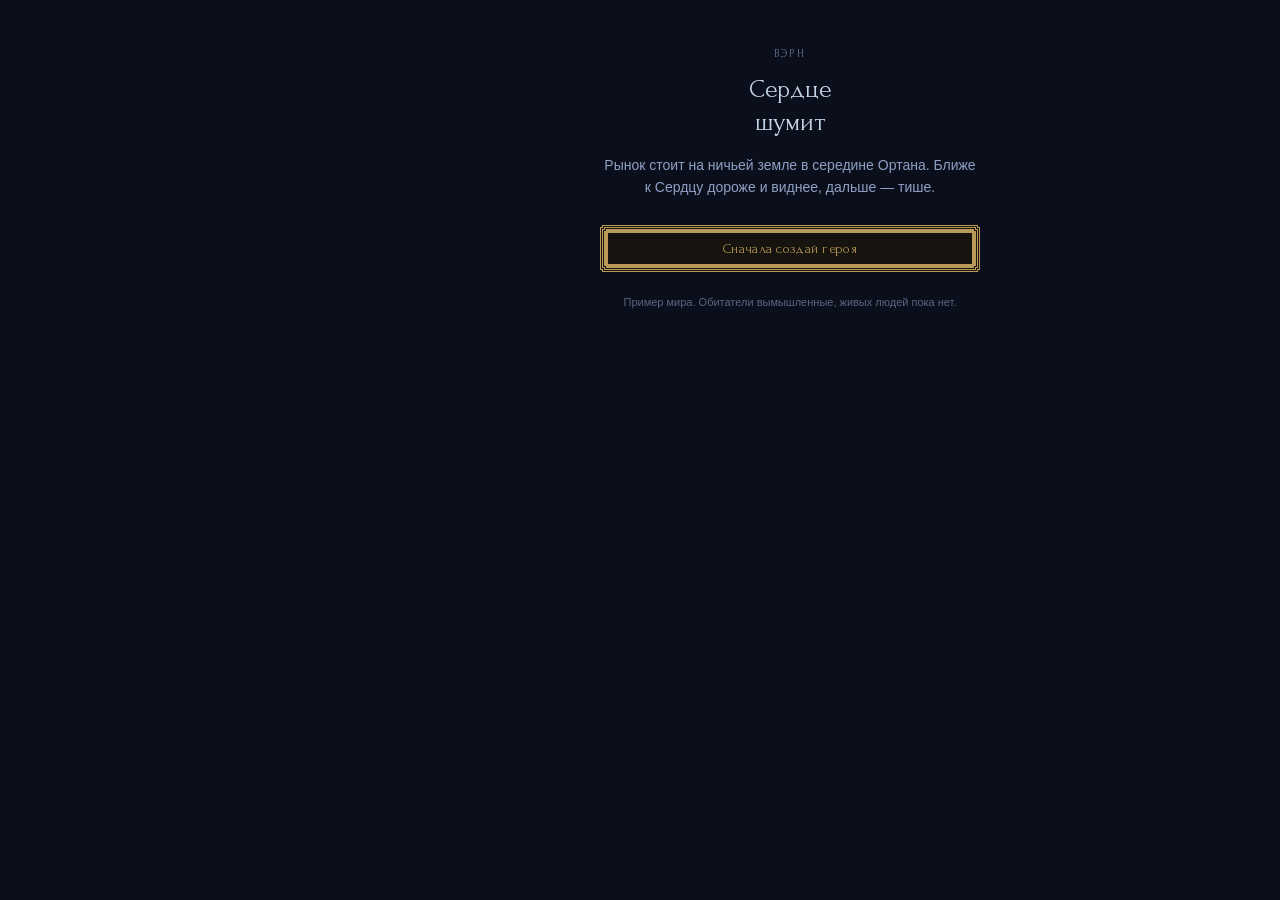
==== index.html @ 8a240c57 "карта острова во весь экран: море, пляж, стена с воротами, пристани, три кольца, дома, замок; ходить" ====
<!DOCTYPE html>
<html lang="ru">
<head>
<meta charset="utf-8">
<meta name="viewport" content="width=device-width, initial-scale=1, viewport-fit=cover">
<title>Вэрн</title>

<!--
  index.html — ЕДИНСТВЕННЫЙ АДРЕС ПРОЕКТА.

  Раньше ссылок было три: сборка героя, мир и набор деталей. Теперь
  одна, и переключение идёт БЕЗ ПЕРЕЗАГРУЗКИ — этим заведует вэрн.632e94f3.js.

  Внутри два дома:
    #дом-сборки  — вступление, конструктор, готовый герой
    #дом-мира    — ворота, карта, лавка, стол

  Дома нужны затем, что у каждой части свои экраны и своё
  переключение. Показан всегда ровно один дом.

  Видимого текста здесь нет намеренно: у каждого места стоит метка
  data-т, а сам текст подставляется из данных. Так владелец правит
  надписи в одном файле и не лезет в разметку.

  Ни одной ссылки на чужой сервер. Скрипта Телеграма здесь больше
  нет: главный вход — браузер, а без чужих ссылок страница работает
  и с отключённой сетью.
-->

<link rel="stylesheet" href="стиль.369fa26d.css">
<link rel="stylesheet" href="герой/сборка.10310e93.css">
<link rel="stylesheet" href="мир/страницы.e3557af6.css">
</head>
<body>
<!--
  Набор силуэтов ларьков. Лежит прямо здесь, а не отдельными файлами:
  ноль лишних запросов, красится из оформления, весит единицы килобайт.

  Холст 0 0 48 48 — тот же, что у знаков народов в настройки.js.
  Земля на уровне y=42.

  Цвета не зашиты: контур, огонёк, дым и фигурки берутся из
  переменных оформления. Переменные проходят внутрь use, поэтому
  состояние ларька меняется одним классом на обёртке.
-->
<svg class="набор-силуэтов" aria-hidden="true" focusable="false">
  <defs>

    <!-- СТОЛЫ · ПЛОСКИЙ навес на столбах, под ним круглый стол.
         Крыша нарочно ровная: у мастерских она домиком, у рядов
         фестонами. По форме крыши квартал и узнаётся издалека. -->
    <symbol id="силуэт-столы" viewBox="0 0 48 48">
      <g fill="none" stroke="var(--контур)" stroke-width="2.4"
         stroke-linejoin="round" stroke-linecap="round">
        <path d="M2 15 H46"/>
        <path d="M6 15 V19 M42 15 V19"/>
        <circle cx="24" cy="22" r="3.4" fill="var(--огонь)" stroke="none"/>
        <path d="M7 15 V42 M41 15 V42"/>
        <ellipse cx="24" cy="31" rx="11" ry="3.4"/>
        <path d="M24 34 V39"/>
        <path d="M18 39 H30"/>
        <path d="M2 42 H46"/>
        <g fill="var(--фигуры)" stroke="none">
          <circle cx="12" cy="33" r="2.8"/>
          <circle cx="36" cy="33" r="2.8"/>
        </g>
      </g>
    </symbol>

    <!-- МАСТЕРСКИЕ · кузня: крыша домиком, труба с дымом,
         арка горна и наковальня перед ней -->
    <symbol id="силуэт-мастерские" viewBox="0 0 48 48">
      <g fill="none" stroke="var(--контур)" stroke-width="2.4"
         stroke-linejoin="round" stroke-linecap="round">
        <g fill="var(--дым)" stroke="none">
          <circle cx="35" cy="9" r="2.6"/>
          <circle cx="39" cy="4.5" r="2"/>
        </g>
        <rect x="32" y="11" width="6" height="8"/>
        <path d="M5 22 L24 9 L43 22"/>
        <path d="M9 22 V42 H39 V22"/>
        <path d="M18 42 V33 A6 6 0 0 1 30 33 V42 Z"
              fill="var(--огонь)" stroke="var(--контур)"/>
        <path d="M2 42 H46"/>
        <g fill="var(--фигуры)" stroke="none">
          <path d="M3 38 H15 L13 34 H5 Z"/>
          <rect x="7.5" y="38" width="3" height="4"/>
        </g>
      </g>
    </symbol>

    <!-- РЯДЫ · прилавок под полосатым тентом -->
    <symbol id="силуэт-ряды" viewBox="0 0 48 48">
      <g fill="none" stroke="var(--контур)" stroke-width="2.4"
         stroke-linejoin="round" stroke-linecap="round">
        <circle cx="24" cy="24" r="4" fill="var(--огонь)" stroke="none"/>
        <path d="M4 17 H44 L44 21 Q37 26 31 21 Q24 26 17 21 Q11 26 4 21 Z"/>
        <path d="M17 17 V21 M31 17 V21"/>
        <path d="M6 21 V31 M42 21 V31"/>
        <path d="M8 31 H40 V38 H8 Z"/>
        <path d="M8 42 H40"/>
        <path d="M2 42 H46"/>
        <g fill="var(--фигуры)" stroke="none">
          <circle cx="14" cy="36" r="2.6"/>
          <circle cx="34" cy="36" r="2.6"/>
        </g>
      </g>
    </symbol>

    <!-- СВОБОДНО · голый каркас без крыши -->
    <symbol id="силуэт-свободно" viewBox="0 0 48 48">
      <g fill="none" stroke="var(--контур)" stroke-width="2.4"
         stroke-linejoin="round" stroke-linecap="round"
         stroke-dasharray="5 4">
        <path d="M7 19 H41"/>
        <path d="M10 19 V42 M38 19 V42"/>
        <path d="M10 30 H38"/>
        <path d="M2 42 H46"/>
      </g>
    </symbol>

    <!-- СЕРДЦЕ · кратер с водой, что не отражает неба -->
    <symbol id="силуэт-сердце" viewBox="0 0 48 48">
      <circle cx="24" cy="24" r="17" fill="var(--огонь)" opacity="0.13"/>
      <circle cx="24" cy="24" r="11" fill="var(--огонь)" opacity="0.22"/>
      <g fill="none" stroke="var(--контур)" stroke-width="2.2"
         stroke-linejoin="round">
        <circle cx="24" cy="24" r="17"/>
        <circle cx="24" cy="24" r="11"/>
        <circle cx="24" cy="24" r="4.5" fill="var(--огонь)" stroke="none"/>
      </g>
    </symbol>

  </defs>
</svg>

<!--
  Значки занятий. Рисуются линиями, холст 24×24, цвет берётся из
  оформления через currentColor — значит один и тот же значок годится
  и на тёплой вывеске, и на холодной.

  Семь названы в задании, три последних добавлены мной: в третьем
  кольце есть торг, ночлег и травы, а значков к ним не было.
-->
<svg width="0" height="0" style="position:absolute" aria-hidden="true"><defs>
  <g id="з-шахматы"><path d="M4 18h16M6 18l1-7M18 18l-1-7M7 11h10M7 11L5 6l3.5 2L12 4l3.5 4L19 6l-2 5"/></g>
  <g id="з-картинки"><rect x="3.5" y="5.5" width="17" height="13"/><path d="M3.5 15l5-5 4 4 3-2 5 4"/><circle cx="15.5" cy="9.5" r="1.4"/></g>
  <g id="з-видео"><rect x="3.5" y="6.5" width="12" height="11"/><path d="M15.5 10l5-3v10l-5-3z"/></g>
  <g id="з-карты"><rect x="3.5" y="6.5" width="9" height="13"/><path d="M13 6l6 2-4 12-6-2"/></g>
  <g id="з-гифки"><circle cx="12" cy="12" r="8"/><path d="M12 4a8 8 0 0 1 8 8"/><path d="M20 12l-3-2.5M20 12l-3 2.5"/></g>
  <g id="з-музыка"><path d="M9 17V6l9-2v11"/><circle cx="7" cy="17" r="2"/><circle cx="16" cy="15" r="2"/></g>
  <g id="з-таро"><rect x="4.5" y="5.5" width="8" height="12"/><path d="M13 5l6 2-3 12-6-2"/><path d="M8.5 9.5v4M6.5 11.5h4"/></g>
  <g id="з-гороскопы"><circle cx="12" cy="12" r="7.5"/><path d="M12 4.5v15M4.5 12h15"/></g>
  <g id="з-торг"><path d="M12 4v14M6 8h12M6 8l-2.5 5h5zM18 8l2.5 5h-5zM8 20h8"/></g>
  <g id="з-ночлег"><path d="M4 19v-7l8-5 8 5v7"/><rect x="9.5" y="13.5" width="5" height="5.5"/></g>
  <g id="з-травы"><path d="M12 20V9"/><path d="M12 13c-4 0-5-3-5-5 3 0 5 2 5 5z"/><path d="M12 11c4 0 5-3 5-5-3 0-5 2-5 5z"/></g>
  <g id="з-столб"><path d="M12 21V6"/><path d="M12 8h7l-2 2.5 2 2.5h-7"/><path d="M12 14H5l2 2.5-2 2.5h7"/></g>
</defs></svg>

<div class="окно">

<!-- ═══════════════════════════════════════════════════════════════
     ДОМ СБОРКИ · вступление, конструктор, готовый герой
     ═══════════════════════════════════════════════════════════════ -->
<div id="дом-сборки" hidden>


  <!-- ══ вступление ══════════════════════════════════════════════ -->
  <section id="э-вступление" hidden>
    <div class="вступление">
      <div class="надмир" data-т="надпись_мир"></div>
      <h1 class="крупно" data-т="заголовок_вступление"></h1>
      <p class="тускло" data-т="описание_вступление"></p>
    </div>
    <button class="кн главная" id="к-начать" data-т="кнопка_создать"></button>
    <!-- Запись героя ЕСТЬ, но прочитать её не вышло. Кнопка «создать»
         при этом прячется: новый герой затёр бы прежнего, а герой у
         нас «навсегда». -->
    <div class="поломка" id="поломка" hidden>
      <h2 data-т="поломка_заголовок"></h2>
      <p class="тускло" data-т="поломка_текст"></p>
      <button class="кн главная широкая" id="к-починить" data-т="кнопка_починить"></button>
      <button class="кн тихая широкая" id="к-сначала" data-т="кнопка_сначала"></button>
    </div>

    <p class="заметка" data-т="заметка_вступление"></p>
  </section>

  <!-- ══ конструктор ═════════════════════════════════════════════ -->
  <section id="э-конструктор" hidden>

    <!-- где ты сейчас -->
    <div class="полоска" id="полоска"></div>

    <!-- живой предпросмотр: виден на всех шагах, меняется сразу -->
    <div class="превью" id="превью">
      <div class="знак" id="знак-превью"></div>
      <div class="превью-текст">
        <b id="имя-превью"></b>
        <span id="облик-превью"></span>
      </div>
    </div>

    <!-- шаг 1 · народ -->
    <div class="шаг" id="шаг-1" hidden>
      <h2 data-т="заголовок_народ"></h2>
      <div id="народы"></div>
      <div class="кнопки">
        <button class="кн тихая" data-перемешать data-т="кнопка_перемешать"></button>
        <button class="кн главная" data-вперёд="2" data-т="кнопка_дальше"></button>
      </div>
    </div>

    <!-- шаг 2 · облик -->
    <div class="шаг" id="шаг-2" hidden>
      <!-- пол: влияет на лицо, поэтому УМНОЖАЕТ библиотеку вдвое.
           Стоит первым в шаге: остальное выбирается уже под него -->
      <h2 data-т="заголовок_пол"></h2>
      <div class="ряд" id="полы"></div>

      <h2 data-т="заголовок_телосложение"></h2>
      <div class="ряд" id="телосложения"></div>
      <h2 data-т="заголовок_цвет"></h2>
      <div class="ряд" id="цвета"></div>
      <h2 data-т="заголовок_отметина"></h2>
      <div class="ряд" id="отметины"></div>

      <div class="кнопки">
        <button class="кн тихая" data-назад="1" data-т="кнопка_назад"></button>
        <button class="кн тихая" data-перемешать data-т="кнопка_перемешать"></button>
        <button class="кн главная" data-вперёд="3" data-т="кнопка_дальше"></button>
      </div>
    </div>

    <!-- шаг 3 · имя -->
    <div class="шаг" id="шаг-3" hidden>
      <h2 data-т="заголовок_имя"></h2>
      <input id="поле-имя" type="text" autocomplete="off" spellcheck="false">
      <div class="ошибка" id="ошибка-имени"></div>
      <div class="кнопки">
        <button class="кн тихая" data-назад="2" data-т="кнопка_назад"></button>
        <button class="кн главная" id="к-имя-дальше" data-вперёд="4" data-т="кнопка_дальше"></button>
      </div>
    </div>

    <!-- шаг 4 · подтверждение · отдельный экран, не всплывающее окно -->
    <div class="шаг" id="шаг-4" hidden>
      <h2 data-т="заголовок_проверка"></h2>
      <div class="сводка">
        <div class="знак крупный" id="знак-сводка"></div>
        <b id="имя-сводка"></b>
        <span id="облик-сводка"></span>
      </div>
      <div class="навсегда">
        <b data-т="навсегда_заголовок"></b>
        <span data-т="навсегда_текст"></span>
      </div>
      <div class="кнопки">
        <button class="кн тихая" data-назад="3" data-т="кнопка_изменить"></button>
        <button class="кн главная" id="к-подтвердить" data-т="кнопка_подтвердить"></button>
      </div>
    </div>
  </section>

  <!-- ══ готовый герой ═══════════════════════════════════════════ -->
  <section id="э-герой" hidden>
    <article class="итог" id="итог">
      <div class="портрет" id="портрет"></div>
      <div class="итог-низ">
        <h1 id="имя-героя"></h1>
        <div class="род" id="род-героя"></div>
        <p class="судьба" id="судьба-героя"></p>
        <p class="девиз" id="девиз-героя"></p>
        <div class="мир-подпись" id="подпись-мира"></div>
      </div>
    </article>

    <button class="кн главная широкая" id="к-в-мир" data-т="кнопка_в_мир"></button>
    <button class="кн тихая широкая" id="к-показать" data-т="кнопка_показать"></button>
    <button class="кн тихая широкая" id="к-портрет" hidden data-т="кнопка_портрет"></button>
    <div class="ошибка по-центру" id="сообщение"></div>

    <p class="заметка" data-т="герой_закреплён"></p>

    <div class="блок-мир">
      <h2 data-т="мир_заголовок"></h2>
      <p class="тускло мелко" data-т="мир_текст"></p>
    </div>

    <p class="заметка снизу">
      <button class="ссылка" id="к-заново" data-т="кнопка_заново"></button>
      <span data-т="заново_подпись"></span>
    </p>
  </section>

  <!-- холст для карточки: на экране не показывается -->
  <canvas id="холст" hidden></canvas>
</div>

<!-- ═══════════════════════════════════════════════════════════════
     ДОМ МИРА · ворота, карта, лавка, стол
     ═══════════════════════════════════════════════════════════════ -->
<div id="дом-мира" hidden>


  <!-- ══ ворота ══════════════════════════════════════════════════ -->
  <section id="э-ворота" hidden>
    <div class="ворота">
      <div class="надмир" data-т="надпись_мир"></div>
      <h1 class="крупно" data-т="заголовок_ворота"></h1>
      <p class="тускло" data-т="описание_ворота"></p>
    </div>
    <div id="герой-полоска" class="герой-полоска" hidden></div>
    <button class="кн главная" id="к-войти" data-т="кнопка_войти"></button>
    <p class="пример" data-т="пример_мира"></p>
  </section>

  <!-- ══ карта мира ══════════════════════════════════════════════ -->
  <section id="э-карта" hidden>
    <div class="двор" id="двор">
      <!-- Мир рисуется на холсте: вид от героя, крупная точка.
           Разметкой остаются вывески, окошки, кнопки и dialog —
           иначе теряем резкий текст и попадание пальцем. -->
      <canvas class="мир-холст" id="мир-холст" aria-hidden="true"></canvas>
      <!-- Вывески домов. Разметкой поверх холста, а не рисунком на нём:
           задание §4 — всё, что читается, остаётся разметкой. Холст
           только ставит их на места каждый кадр. -->
      <div class="вывески" id="вывески" aria-hidden="true"></div>

      <!-- Карта сверху на svg пока цела и держит устройство мира.
           Показывать её незачем: холст показывает то же самое от
           лица героя. -->
      <!-- Единственное место, где мир виден сверху. По нажатию
           раскрывается до трети экрана и сворачивается обратно. -->
      <div class="мини" id="мини"><canvas id="миникарта" aria-hidden="true"></canvas></div>

      <svg class="мир" id="мир" viewBox="0 0 1900 1900" aria-hidden="true" hidden>
        <g id="земля"></g>
        <!-- стена стоит сразу за землёй: всё остальное внутри города и
             рисуется поверх неё -->
        <g id="стена"></g>
        <g id="дороги"></g>
        <g id="постройки"></g>
        <g id="столбы"></g>
        <!-- метка цели стоит ПОД фигуркой: герой приходит на неё
             и не должен оказаться перечёркнутым -->
        <g id="метка"></g>
        <g id="фигура"></g>
      </svg>
    </div>

    <div class="мгла"></div>

    <div class="плашка-героя" id="плашка-героя" hidden></div>

    <div class="кольца-кнопки" id="кольца-кнопки"></div>
    <button class="к-герою" id="к-герою"></button>

    <!-- переделать героя: только в мире, мелко, в углу -->
    <button class="переделать" id="к-переделать" data-т="кнопка_переделать"></button>

    <div class="полоса" id="полоса" hidden></div>
    <p class="пример" data-т="пример_мира"></p>
  </section>

  <!-- ══ лавка ═══════════════════════════════════════════════════ -->
  <section id="э-лавка" hidden>
    <header class="шапка">
      <button class="стрелка" id="к-из-лавки" data-т="назад"></button>
      <h1 id="имя-лавки"></h1>
      <span class="стрелка пусто"></span>
    </header>

    <div class="хозяин" id="хозяин-лавки"></div>
    <p class="описание" id="описание-лавки"></p>

    <h2 id="заголовок-столов" data-т="лавка_столы"></h2>
    <div id="столы-лавки"></div>
    <p class="тускло мелко" id="лавка-примечание"></p>

    <p class="пример" data-т="пример_мира"></p>
  </section>

  <!-- ══ стол ════════════════════════════════════════════════════ -->
  <section id="э-стол" hidden>
    <header class="шапка">
      <button class="стрелка" id="к-из-стола" data-т="назад"></button>
      <h1 id="имя-стола"></h1>
      <span class="стрелка пусто"></span>
    </header>

    <div class="круг-стола" id="круг-стола"></div>
    <div class="чей-ход" id="чей-ход"></div>

    <!-- игровое поле: сейчас только шахматы -->
    <div id="поле-игры"></div>
    <p class="тускло мелко по-центру" id="стол-примечание"></p>

    <h2 data-т="стол_разговор"></h2>
    <div class="разговор" id="разговор"></div>
    <div class="строка-чата">
      <input id="поле-чата" type="text" autocomplete="off">
      <button class="кн тихая" id="к-сказать" data-т="стол_отправить"></button>
    </div>
    <p class="тускло мелко" data-т="стол_чат_местный"></p>

    <p class="пример" data-т="пример_мира"></p>
  </section>

  <!-- ══ лавка · шахматы, таро, круг года ════════════════════════ -->
  <section id="э-дело" hidden>
    <header class="шапка">
      <button class="стрелка" id="к-из-дела"></button>
      <h1 id="имя-дела"></h1>
      <span class="стрелка пусто"></span>
    </header>

    <p class="описание" id="о-деле"></p>

    <!-- сюда лавка кладёт своё: доску, расклад или круг года -->
    <div id="дело"></div>

    <!-- обязательная строка под гаданием: не вежливость, а правило -->
    <p class="оговорка" id="оговорка-дела" hidden></p>

    <p class="пример" data-т="пример_мира"></p>
  </section>

  <!-- ══ окошко ══════════════════════════════════════════════════ -->
  <div class="завеса" id="завеса" hidden>
    <div class="окошко">
      <h2 id="окошко-заголовок"></h2>
      <p id="окошко-текст"></p>
      <div class="кнопки" id="окошко-кнопки"></div>
    </div>
  </div>
</div>

</div>

<!-- данные обеих частей: у каждой свои имена, спорить им не о чем -->
<script src="герой/мир.a84f84dd.js"></script>
<script src="герой/настройки.2378528d.js"></script>
<script src="герой/брань.9b48c1b9.js"></script>
<script src="мир/мир.a4e2571e.js"></script>
<script src="мир/настройки.7f63b17b.js"></script>
<script src="мир/дела.6a8f2ef3.js"></script>

<!-- логика: каждая часть в своей области -->
<script src="герой/герой.d3f5ce62.js"></script>
<script src="мир/холст.b7b203cd.js"></script>
<script src="мир/карта.26268a59.js"></script>
<script src="мир/лавки.3695e198.js"></script>
<script src="мир/ход.81b7e274.js"></script>

<!-- переключатель: он один знает про все части адреса -->
<script src="вэрн.632e94f3.js"></script>
</body>
</html>
---- стиль.369fa26d.css ----
@font-face {
  font-family: 'Forum';
  src: url('облик/forum-cyrillic.woff2') format('woff2');
  unicode-range: U+0301, U+0400-045F, U+0490-0491, U+04B0-04B1, U+2116;
  font-display: swap;
}
@font-face {
  font-family: 'Forum';
  src: url('облик/forum-latin.woff2') format('woff2');
  unicode-range: U+0000-00FF, U+0131, U+0152-0153, U+02BB-02BC, U+02C6,
                 U+02DA, U+02DC, U+0304, U+0308, U+0329, U+2000-206F,
                 U+20AC, U+2122, U+2191, U+2193, U+2212, U+2215, U+FEFF;
  font-display: swap;
}
:root {
  --снег:       #b3c4dd;
  --снег-свет:  #c6d4e8;
  --тень:       #4a5570;
  --камень:     #3f4a66;
  --камень-св:  #5d6a8c;
  --ночь:       #0b0f1c;
  --тепло:      #e09a3a;
  --тепло-св:   #ffc978;
  --дерево:     #6b4a22;
  --фон:        #0b0f1c;
  --поле:       #17130f;
  --текст:      #c6d4e8;
  --тусклый:    #8fa0c4;
  --кнопка:     #e09a3a;
  --текст-кнопки: #1a1206;
  --тревога:    #c4674a;
  --металл:     #b99a58;
  --кольцо:     #e09a3a;
  --кольцо-фон: #17130f;
  --кольцо-рамка: #4c587a;
  --радиус: 0px;
  --поле-окна: 0px;
  --заголовки: 'Forum', Georgia, 'Times New Roman', serif;
  --рамка: 16px;
  --рамка-мелкая: 8px;
  --оттенок: #e09a3a;
}
* { box-sizing: border-box; margin: 0; padding: 0; }
body {
  background: var(--фон);
  color: var(--текст);
  font: 400 15px/1.5 -apple-system, BlinkMacSystemFont, "Segoe UI", Roboto, sans-serif;
  display: flex; justify-content: center;
  padding: var(--поле-окна);
  padding-bottom: calc(var(--поле-окна) + env(safe-area-inset-bottom, 0px));
  min-height: 100vh;
  -webkit-text-size-adjust: 100%;
  overscroll-behavior-x: none;
}
.окно { width: 100%; max-width: 380px; }
[hidden] { display: none !important; }
h2 { font-size: 13px; font-weight: 400; color: var(--тусклый); margin: 18px 0 8px; }
.крупно, .надмир, .шапка h1, .место .название, .стол-строка b,
.окошко h2, .герой-полоска b, .круг-стола .середина, .кн, .квартал
  { font-family: var(--заголовки); }
.надмир { color: var(--металл); }
.тускло { color: var(--тусклый); }
.мелко { font-size: 12.5px; }
.по-центру { text-align: center; }
.пример {
  font-size: 11px; color: var(--тусклый); opacity: .6;
  text-align: center; margin-top: 22px; line-height: 1.5;
}
.ворота { text-align: center; padding: 46px 0 26px; }
.надмир {
  font-size: 11px; color: var(--тусклый); opacity: .7;
  letter-spacing: .22em; margin-bottom: 10px;
}
.крупно { font-size: 26px; font-weight: 500; line-height: 1.3; white-space: pre-line; }
.ворота p { font-size: 14px; margin-top: 14px; line-height: 1.6; }
.герой-полоска {
  display: flex; align-items: center; gap: 10px;
  background: var(--поле);
  background-clip: padding-box;
  border-style: solid; border-color: transparent; border-radius: 0;
  image-rendering: pixelated;
  border-width: var(--рамка-мелкая);
  border-image: url('облик/рамка-поле.png') 16 round;
  padding: 6px 8px; margin-bottom: 12px;
}
.герой-полоска img { width: 38px; height: 38px; border-radius: 8px; object-fit: cover; }
.герой-полоска b { font-size: 14px; font-weight: 500; display: block; }
.герой-полоска span { font-size: 12px; color: var(--тусклый); }
.шапка {
  display: flex; align-items: center; gap: 8px; margin-bottom: 12px;
}
.шапка h1 {
  flex: 1; text-align: center; font-size: 22px; font-weight: 400;
  letter-spacing: .06em; color: var(--текст);
  min-width: 0; overflow: hidden; text-overflow: ellipsis; white-space: nowrap;
}
.стрелка {
  flex: none; width: 40px; height: 40px;
  background: var(--поле); background-clip: padding-box; color: var(--металл);
  border-style: solid; border-color: transparent; border-radius: 0;
  border-width: var(--рамка-мелкая); image-rendering: pixelated;
  border-image: url('облик/рамка-тихая.png') 16 round;
  font-size: 15px; font-family: inherit; cursor: pointer;
}
.стрелка:disabled { opacity: .3; pointer-events: none; }
.стрелка.пусто { background: none; pointer-events: none; }
.кварталы { display: flex; gap: 5px; margin-bottom: 14px; flex-wrap: wrap; }
.квартал {
  flex: 1; min-width: 62px; display: flex; flex-direction: column;
  align-items: center; gap: 3px; padding: 8px 4px; border-radius: 9px;
  background: var(--поле); color: var(--тусклый); font-size: 11.5px;
  border: 1px solid transparent; cursor: pointer; user-select: none;
}
.квартал.выбран {
  border-color: transparent; color: var(--текст);
  border-width: var(--рамка-мелкая); image-rendering: pixelated;
  border-image: url('облик/рамка-поле.png') 16 round;
  padding: 4px 2px;
}
.квартал.закрыт { opacity: .35; cursor: default; }
#э-карта { position: fixed; inset: 0; }
.двор {
  position: absolute; inset: 0;
  background: var(--ночь);
  touch-action: none; cursor: grab;
  overflow: hidden;
}
.мир { width: 100%; height: 100%; display: block; }
.лес { fill: #1e2a1c; }
.дорога { fill: none; stroke: #7d8496; }
.дорога.кольцевая { stroke-width: 26; opacity: .5; }
.дорога.лучевая   { stroke-width: 18; opacity: .42; }
.дорога.тропка    { stroke-width: 10; opacity: .3; }
.дом { cursor: pointer; }
.дом .площадка { fill: #10131c; opacity: .55; }
.дом .стены { fill: #6b4a22; }
.дом .стены-тень { fill: #4a3218; }
.дом .поясок { stroke: #8a5c22; stroke-width: 2; fill: none; }
.дом .скат-свет { fill: #a8452c; }
.дом .скат-тень { fill: #71301f; }
.дом .труба { fill: #4a3218; }
.дом .оконце { fill: #ffc978; }
.дом.открыт .площадка { fill: #ffb347; opacity: .16; }
.дом.закрыт .стены { fill: #45301a; }
.дом.закрыт .стены-тень { fill: #2f2011; }
.дом.закрыт .скат-свет { fill: #6d2f20; }
.дом.закрыт .скат-тень { fill: #4a2016; }
.дом.закрыт .оконце { fill: #0d1018; }
.дом.закрыт .поясок { stroke: #5c3f1c; }
.дом.свободно .площадка { fill: #2f3950; opacity: .7; }
.дом.свободно .каркас {
  stroke: #6b7796; stroke-width: 5; fill: none; stroke-linecap: round;
}
.вывеска { pointer-events: none; }
.вывеска .значок { color: var(--тепло-св); stroke: currentColor;
  stroke-width: 1.6; fill: none; stroke-linecap: round; stroke-linejoin: round; }
.вывеска .имя { fill: #e8c98f; font-size: 19px; }
.вывеска .занятие { fill: #9a8a6c; font-size: 14px; }
.вывеска.закрыт .имя { fill: #9a8a6c; }
.вывеска.закрыт .значок { color: #7a6a54; }
.вывеска.свободно .имя { fill: var(--текст); }
.вывеска.свободно .занятие { fill: var(--тусклый); }
.столб { cursor: pointer; color: #9db0d0; }
.столб use { stroke: currentColor; stroke-width: 1.6; fill: none;
  stroke-linecap: round; stroke-linejoin: round; }
.столб .ловушка { fill: transparent; }
.герой-на-карте .тень-героя { fill: #000; opacity: .38; }
.герой-на-карте .тулово { stroke-linecap: round; stroke-linejoin: round; }
.герой-на-карте .ободок    { stroke: var(--металл); }
.герой-на-карте .знак-народа { stroke: var(--металл); opacity: .75; }
.мир-холст {
  position: absolute; left: 0; top: 50%; transform: translateY(-50%);
  width: 100%; height: auto;
  display: block;
}
.вывески {
  position: absolute; inset: 0; pointer-events: none; overflow: hidden; z-index: 1;
}
.вывеска {
  position: absolute; left: 0; top: 0;
  transform-origin: 50% 100%;
  padding: .15em .5em .1em;
  font-family: var(--заголовки); font-size: 15px; line-height: 1.1;
  white-space: nowrap;
  color: #6f6352; background: #1f1812e6;
  border: 1px solid #3a2e22; border-radius: 2px;
  box-shadow: 0 1px 0 #0008;
  will-change: transform, opacity;
}
.вывеска.открыта  { color: var(--тепло-св); border-color: #7a5a30; text-shadow: 0 0 6px #e09a3a88; }
.вывеска.свободно { color: #d9cfb8; background: #2a2a22e6; border-style: dashed; border-color: #8c826c; }
.мини {
  position: absolute; left: 14px; bottom: 14px; width: 104px; height: 104px;
  border: 2px solid #4c587a; background: #0d1424ee; cursor: pointer;
  overflow: hidden; transition: width .2s, height .2s; z-index: 2;
}
.мини canvas { width: 100%; height: 100%; display: block; }
.мини.раскрыта {
  position: fixed; left: 50%; top: 50%; bottom: auto;
  width: min(92vw, 92vh); height: min(92vw, 92vh);
  transform: translate(-50%, -50%);
  border-radius: 50%; border-color: #8c826c; background: #243c3e;
  box-shadow: 0 0 0 100vmax #05080ecc;
  z-index: 10; cursor: crosshair;
}
.закрай  { fill: #15171a; }
.кладка  { fill: #4a4f57; }
.зубцы   { fill: #3e434a; }
.кладка-свет { fill: none; stroke: #6d747e; stroke-width: 9; opacity: .85; }
.ворота  { pointer-events: none; }
.ворота .проём   { fill: #23262b; }
.ворота .створка { fill: #5a4732; stroke: #2c2419; stroke-width: 3; }
.метка-цели { fill: none; stroke: var(--металл); opacity: .8; }
.поломка { margin-top: 26px; text-align: center; }
.поломка h2 { margin: 0 0 8px; }
.поломка p { margin: 0 auto 14px; max-width: 34em; }
.поломка .кн { margin-top: 10px; }
.метка-цели circle { opacity: .55; }
.мгла {
  position: absolute; inset: 0; pointer-events: none;
  box-shadow: inset 0 0 80px 26px #000; opacity: .34;
}
.плашка-героя {
  position: absolute; top: 12px; left: 12px; display: flex; gap: 7px;
  align-items: center;
  background: #0b0f1ce6; border: 1px solid #4c587a; padding: 5px 9px 5px 5px;
}
.плашка-героя img, .плашка-героя .знак {
  width: 30px; height: 30px; background: #2a2418; border: 1px solid var(--тепло);
  object-fit: cover; display: block;
}
.плашка-героя b { font-size: 11px; color: #e8c98f; font-weight: 400; display: block; }
.плашка-героя span { font-size: 9px; color: var(--тусклый); }
.кольца-кнопки {
  position: absolute; top: 12px; right: 12px;
  display: flex; flex-direction: column; gap: 6px;
}
.кольца-кнопки button {
  width: 44px; height: 44px; background: #0b0f1ce6; border: 1px solid #4c587a;
  color: #e8c98f; font-size: 18px; line-height: 1; cursor: pointer; padding: 0;
}
.к-герою {
  position: absolute; right: 12px; bottom: 76px;
  width: 52px; height: 52px; border-radius: 50%;
  background: #0b0f1ce6; border: 1px solid var(--тепло);
  color: var(--тепло-св); cursor: pointer; padding: 0;
}
.к-герою::before { content: '◎'; font-size: 22px; line-height: 1; }
.переделать {
  position: absolute; left: 12px; bottom: 76px;
  background: #0b0f1cd9; border: none; padding: 7px 10px;
  font-family: inherit; font-size: 11px; color: var(--тусклый);
  cursor: pointer; letter-spacing: .02em;
}
.переделать:hover { color: var(--тепло-св); }
.плашка-героя { cursor: pointer; }
.полоса {
  position: absolute; left: 0; right: 0; bottom: 0;
  background: #0b0f1cf2; border-top: 1px solid var(--дерево);
  padding: 12px 16px calc(12px + env(safe-area-inset-bottom, 0px));
  font-size: 13px; color: #e8c98f; line-height: 1.5;
}
#э-карта .пример {
  position: absolute; left: 0; right: 0; bottom: 0; margin: 0;
  pointer-events: none;
  background: linear-gradient(transparent, #0b0f1ce6 40%);
  padding: 14px 12px calc(6px + env(safe-area-inset-bottom, 0px));
}
.точки {
  display: flex; justify-content: center; align-items: center;
  gap: 7px; margin-top: 16px;
}
.точки i {
  width: 7px; height: 7px; border-radius: 50%;
  background: var(--тусклый); opacity: .35;
}
.точки i.открыта { opacity: .8; }
.точки i.текущая {
  background: none; border: 2px solid var(--кольцо); opacity: 1;
  width: 9px; height: 9px;
}
.точки i.закрыта { width: 5px; height: 5px; opacity: .2; }
.хозяин {
  display: flex; align-items: center; gap: 6px;
  font-size: 13px; color: var(--кольцо);
}
.описание { font-size: 13.5px; color: var(--тусклый); margin-top: 8px; line-height: 1.5; }
.стол-строка {
  background: var(--поле);
  background-clip: padding-box;
  border-style: solid; border-color: transparent; border-radius: 0;
  image-rendering: pixelated;
  border-width: var(--рамка-мелкая);
  border-image: url('облик/рамка-тихая.png') 16 round;
  padding: 6px 8px; margin-bottom: 8px;
  display: flex; align-items: center; gap: 10px;
}
.стол-строка .о-столе { flex: 1; min-width: 0; }
.стол-строка b { font-size: 14px; font-weight: 500; display: block; }
.стол-строка .кто { font-size: 12px; color: var(--тусклый); margin-top: 3px;
  display: flex; align-items: center; gap: 5px; flex-wrap: wrap; }
.стол-строка .ставка { font-size: 12px; color: var(--кольцо); margin-top: 2px; }
.круг-стола {
  position: relative; width: 100%; aspect-ratio: 1 / 1;
  max-width: 300px; margin: 4px auto 0;
}
.круг-стола .середина {
  position: absolute; inset: 22%; border-radius: 50%;
  background: var(--поле); border: 1px solid var(--кольцо-рамка);
  display: flex; align-items: center; justify-content: center;
  text-align: center; font-size: 12px; color: var(--тусклый); padding: 8px;
}
.место-за-столом {
  position: absolute;
  left: calc(var(--х) * 100%); top: calc(var(--у) * 100%);
  width: calc(var(--размер) * 100%);
  transform: translate(-50%, -50%);
  display: flex; flex-direction: column; align-items: center; gap: 3px;
  text-align: center;
}
.место-за-столом .лицо {
  width: 100%; aspect-ratio: 1 / 1; border-radius: 50%;
  background: var(--поле); border: 1px solid var(--кольцо-рамка);
  display: flex; align-items: center; justify-content: center;
  overflow: hidden;
}
.место-за-столом .лицо img { width: 100%; height: 100%; object-fit: cover; }
.место-за-столом.ходит .лицо { border-color: var(--кольцо); border-width: 2px; }
.место-за-столом .подпись {
  font-size: 10.5px; color: var(--тусклый); line-height: 1.2;
  max-width: 100%; overflow: hidden; text-overflow: ellipsis; white-space: nowrap;
}
.место-за-столом.пустое .лицо { border-style: dashed; cursor: pointer; }
.место-за-столом.пустое .подпись { color: var(--кольцо); }
.чей-ход {
  text-align: center; font-size: 13px; color: var(--кольцо);
  margin-top: 10px; min-height: 20px;
}
.доска {
  display: grid; grid-template-columns: repeat(8, 1fr);
  width: 100%; max-width: 340px; margin: 10px auto 0;
  background-clip: padding-box;
  border-style: solid; border-color: transparent; border-radius: 0;
  image-rendering: pixelated;
  border-width: var(--рамка);
  border-image: url('облик/рамка-панель.png') 16 round;
}
.клетка {
  aspect-ratio: 1 / 1; display: flex; align-items: center;
  justify-content: center; font-size: 25px; line-height: 1;
  cursor: pointer; user-select: none; position: relative;
}
.клетка.светлая { background: #3a4550; }
.клетка.тёмная  { background: #232c35; }
.клетка.выбрана { background: var(--кольцо); }
.клетка.можно::after {
  content: ''; position: absolute; width: 26%; height: 26%;
  border-radius: 50%; background: var(--кольцо); opacity: .55;
}
.клетка.можно.занята::after {
  width: 82%; height: 82%; background: none;
  border: 2px solid var(--кольцо); opacity: .7;
}
.клетка .фигура { position: relative; z-index: 1; }
.клетка.белая-фигура .фигура { color: #f2f5f7; }
.клетка.чёрная-фигура .фигура { color: #10161c; }
.итог-партии {
  text-align: center; font-size: 14px; color: var(--кольцо);
  margin-top: 10px; min-height: 20px;
}
.разговор {
  background: var(--поле);
  background-clip: padding-box;
  border-style: solid; border-color: transparent; border-radius: 0;
  image-rendering: pixelated;
  border-width: var(--рамка-мелкая);
  border-image: url('облик/рамка-тихая.png') 16 round;
  padding: 6px 8px; max-height: 190px; overflow-y: auto;
}
.реплика { font-size: 13px; margin-bottom: 7px; line-height: 1.45; }
.реплика:last-child { margin-bottom: 0; }
.реплика b { font-weight: 500; color: var(--кольцо); }
.реплика.моя b { color: var(--текст); }
.строка-чата { display: flex; gap: 7px; margin-top: 8px; }
.строка-чата input {
  flex: 1; min-width: 0; background: var(--поле);
  padding: 6px 8px; color: var(--текст);
  font-size: 15px; font-family: inherit; outline: none;
  background-clip: padding-box;
  border-style: solid; border-color: transparent; border-radius: 0;
  image-rendering: pixelated;
  border-width: var(--рамка-мелкая);
  border-image: url('облик/рамка-поле.png') 16 round;
}
.кн {
  display: block; width: 100%; text-align: center; padding: 8px 0;
  font-size: 14px; font-family: var(--заголовки); letter-spacing: .02em;
  cursor: pointer; user-select: none; color: var(--текст);
  background-clip: padding-box;
  border-style: solid; border-color: transparent; border-radius: 0;
  image-rendering: pixelated;
  border-width: var(--рамка-мелкая);
  border-image: url('облик/рамка-кнопка.png') 16 round;
}
.кн.главная { background: var(--поле); color: var(--металл); font-weight: 500; }
.кн.тихая { background: var(--поле); color: var(--тусклый); }
.кн.мелкая { width: auto; padding: 9px 14px; font-size: 13px; flex: none; }
.кн:disabled { opacity: .35; pointer-events: none; }
.кнопки { display: flex; gap: 8px; margin-top: 14px; }
.кнопки .кн { flex: 1; }
.завеса {
  position: fixed; inset: 0; background: rgba(0, 0, 0, .6);
  display: flex; align-items: center; justify-content: center;
  padding: 20px; z-index: 10;
}
.окошко {
  background: var(--поле);
  background-clip: padding-box;
  border-style: solid; border-color: transparent; border-radius: 0;
  image-rendering: pixelated;
  border-width: var(--рамка);
  border-image: url('облик/рамка-важная.png') 16 round;
  padding: 10px; width: 100%; max-width: 320px;
}
.окошко h2 { margin: 0 0 8px; color: var(--текст); font-size: 16px; font-weight: 500; }
.окошко p { font-size: 13.5px; color: var(--тусклый); line-height: 1.5; }
@media (max-width: 360px) {
  body { padding: 11px; }
  .места { gap: 7px; }
  .место { padding: 10px; min-height: 90px; }
  .клетка { font-size: 22px; }
}
---- герой/сборка.10310e93.css ----
.рамка-панель, .рамка-важная, .рамка-кнопка, .рамка-поле {
  border-style: solid;
  border-color: transparent;
  border-radius: 0;
  image-rendering: pixelated;
}
.рамка-панель {
  border-width: var(--рамка);
  border-image: url('../облик/рамка-панель.png') 16 round;
}
.рамка-важная {
  border-width: var(--рамка);
  border-image: url('../облик/рамка-важная.png') 16 round;
}
.рамка-кнопка {
  border-width: var(--рамка-мелкая);
  border-image: url('../облик/рамка-кнопка.png') 16 round;
}
.рамка-поле {
  border-width: var(--рамка-мелкая);
  border-image: url('../облик/рамка-поле.png') 16 round;
}
.крупно, .надмир, .итог-низ h1, .сводка b, .превью-текст b,
.навсегда b, .блок-мир h2, .народ b, .кн { font-family: var(--заголовки); }
.заметка {
  font-size: 11.5px; color: var(--тусклый); opacity: .75;
  text-align: center; margin-top: 14px; line-height: 1.6;
  white-space: pre-line;
}
.заметка.снизу { margin-top: 22px; }
.вступление { text-align: center; padding: 44px 0 28px; }
.надмир {
  font-size: 11px; color: var(--тусклый); opacity: .7;
  letter-spacing: .22em; margin-bottom: 10px;
}
.вступление p { font-size: 14px; margin-top: 14px; line-height: 1.6; }
.полоска { display: flex; gap: 4px; margin-bottom: 16px; }
.полоска i {
  flex: 1; height: 3px; border-radius: 2px;
  background: var(--поле);
}
.полоска i.есть { background: var(--оттенок); }
.превью {
  background: var(--поле);
  background-clip: padding-box;
  border-style: solid; border-color: transparent; border-radius: 0;
  image-rendering: pixelated;
  border-width: var(--рамка);
  border-image: url('../облик/рамка-панель.png') 16 round;
  padding: 6px 8px; display: flex; gap: 12px; align-items: center;
  margin-bottom: 14px;
}
.превью-текст { min-width: 0; }
.превью-текст b { display: block; font-size: 15px; font-weight: 500; }
.превью-текст span {
  display: block; font-size: 12px; color: var(--тусклый); margin-top: 2px;
}
.знак {
  flex: none; width: 56px; height: 56px;
  background: var(--фон); background-clip: padding-box;
  border-style: solid; border-color: transparent; border-radius: 0;
  border-width: var(--рамка-мелкая); image-rendering: pixelated;
  border-image: url('../облик/рамка-тихая.png') 16 round;
  display: flex; align-items: center; justify-content: center;
}
.народ.выбран .знак { border-image: url('../облик/рамка-поле.png') 16 round; }
.знак.крупный { width: 64px; height: 64px; margin: 0 auto 10px; }
.знак svg { display: block; }
.ряд { display: flex; gap: 6px; margin-bottom: 16px; flex-wrap: wrap; }
.вар {
  flex: 1; min-width: 64px; text-align: center; padding: 10px 6px;
  border-radius: 8px; background: var(--поле); color: var(--тусклый);
  font-size: 13px; cursor: pointer; border: 1px solid transparent;
  user-select: none;
}
.вар small {
  display: block; margin-top: 3px;
  font-size: 10px; line-height: 1.35; opacity: .75;
}
.вар.выбран {
  background: var(--оттенок); color: var(--текст-кнопки); font-weight: 500;
}
.цвет {
  flex: 1; height: 38px; border-radius: 8px; cursor: pointer;
  border: 2px solid transparent;
}
.цвет.выбран { border-color: var(--текст); }
.народ {
  display: flex; gap: 10px; align-items: center;
  background: var(--поле); background-clip: padding-box; margin-bottom: 8px;
  cursor: pointer; border-style: solid; border-color: transparent;
  border-radius: 0; image-rendering: pixelated;
  border-width: var(--рамка-мелкая);
  border-image: url('../облик/рамка-тихая.png') 16 round;
  padding: 6px 8px;
}
.народ.выбран {
  border-width: var(--рамка);
  border-image: url('../облик/рамка-панель.png') 16 round;
  padding: 0 4px;
}
.народ b { font-size: 15px; font-weight: 500; }
.народ span {
  font-size: 12px; color: var(--тусклый); display: block;
  margin-top: 3px; line-height: 1.45;
}
input {
  width: 100%; background: var(--поле); padding: 7px 9px; color: var(--текст);
  font-size: 16px; font-family: inherit; line-height: 1.4; outline: none;
  background-clip: padding-box;
  border-style: solid; border-color: transparent; border-radius: 0;
  image-rendering: pixelated;
  border-width: var(--рамка-мелкая);
  border-image: url('../облик/рамка-тихая.png') 16 round;
}
input:focus { border-image: url('../облик/рамка-поле.png') 16 round; }
.ошибка {
  color: var(--тревога); font-size: 12.5px; margin-top: 7px; min-height: 17px;
}
.предупреждение {
  font-size: 12px; color: var(--тусклый); line-height: 1.45;
  margin: -2px 0 8px;
}
textarea {
  width: 100%; background: var(--поле); padding: 7px 9px; color: var(--текст);
  font-size: 15px; font-family: inherit; line-height: 1.45;
  outline: none; resize: none; display: block;
  background-clip: padding-box;
  border-style: solid; border-color: transparent; border-radius: 0;
  image-rendering: pixelated;
  border-width: var(--рамка-мелкая);
  border-image: url('../облик/рамка-поле.png') 16 round;
}
.под-полем {
  display: flex; justify-content: space-between; align-items: baseline;
  gap: 8px; margin-top: 6px; margin-bottom: 10px;
}
.под-полем .ошибка { margin-top: 0; }
.счёт { font-size: 12px; color: var(--тусклый); flex: none; }
.счёт.много { color: var(--тревога); }
.сводка {
  background: var(--поле);
  background-clip: padding-box;
  border-style: solid; border-color: transparent; border-radius: 0;
  image-rendering: pixelated;
  border-width: var(--рамка);
  border-image: url('../облик/рамка-важная.png') 16 round;
  padding: 10px; text-align: center;
}
.сводка b { display: block; font-size: 20px; font-weight: 500; }
.сводка span {
  display: block; font-size: 12.5px; color: var(--тусклый); margin-top: 4px;
}
.навсегда {
  background: var(--поле); border-left: 2px solid var(--оттенок);
  border-radius: 0 8px 8px 0; padding: 12px 14px; font-size: 13px;
  color: var(--тусклый); line-height: 1.5; margin: 16px 0;
}
.навсегда b { display: block; color: var(--текст); margin-bottom: 3px; }
.кнопки .кн.тихая { flex: none; }
.кн.главная:disabled { color: var(--тусклый); }
.кн.широкая { width: 100%; margin-top: 14px; }
.ссылка {
  background: none; border: none; color: var(--тусклый);
  font: inherit; font-size: 11.5px; text-decoration: underline;
  cursor: pointer; padding: 0; display: block; margin: 0 auto 4px;
}
.итог {
  background: var(--поле);
  background-clip: padding-box;
  border-style: solid; border-color: transparent; border-radius: 0;
  image-rendering: pixelated;
  border-width: var(--рамка);
  border-image: url('../облик/рамка-важная.png') 16 round;
  overflow: hidden;
}
.портрет {
  aspect-ratio: 2 / 3; background: var(--фон);
  display: flex; align-items: center; justify-content: center;
  border-bottom: 1px solid var(--оттенок);
}
.портрет img { width: 100%; height: 100%; object-fit: contain; display: block; }
.портрет .ждём { font-size: 12px; color: var(--тусклый); }
.портрет .знак { width: 84px; height: 84px; border: none; background: none; }
.итог-низ { padding: 14px 16px 16px; }
.итог-низ h1 { font-size: 22px; font-weight: 500; }
.род { font-size: 12px; color: var(--оттенок); margin-top: 3px; }
.судьба { font-size: 13px; color: var(--тусклый); margin-top: 10px; line-height: 1.5; }
.девиз { font-size: 12.5px; color: var(--тусклый); font-style: italic; margin-top: 9px; }
.мир-подпись {
  font-size: 10.5px; color: var(--тусклый); opacity: .6;
  letter-spacing: .05em; margin-top: 14px;
}
.блок-мир {
  background: var(--поле);
  background-clip: padding-box;
  border-style: solid; border-color: transparent; border-radius: 0;
  image-rendering: pixelated;
  border-width: var(--рамка);
  border-image: url('../облик/рамка-панель.png') 16 round;
  padding: 2px 8px 8px; margin-top: 16px;
}
.блок-мир h2 { margin-bottom: 5px; }
@media (max-width: 360px) {
  body { padding: 12px; }
  .вар { min-width: 56px; font-size: 12.5px; }
  .итог-низ h1 { font-size: 20px; }
}
#дом-сборки h2 {
  font-size: 13px; font-weight: 400; color: var(--тусклый);
  margin: 0 0 8px;
}
#дом-сборки .мелко { font-size: 13px; }
#дом-сборки .описание {
  font-size: 13px; color: var(--тусклый); margin-top: 8px;
  line-height: 1.5; font-style: italic;
}
#дом-сборки .кнопки { display: flex; gap: 8px; margin-top: 6px; }
#дом-сборки .кн {
  display: block; width: 100%; text-align: center; padding: 8px 0;
  font-size: 14px; font-family: var(--заголовки); letter-spacing: .02em;
  cursor: pointer; user-select: none; color: var(--текст);
  background-clip: padding-box;
  border-style: solid; border-color: transparent; border-radius: 0;
  image-rendering: pixelated;
  border-width: var(--рамка-мелкая);
  border-image: url('../облик/рамка-кнопка.png') 16 round;
}
#дом-сборки .кнопки .кн { width: auto; flex: 1; }
#дом-сборки .кн.тихая { background: var(--поле); color: var(--тусклый); padding: 8px 12px; }
---- мир/страницы.e3557af6.css ----
.круг-1 {
  --кольцо: #d8b45c;
  --кольцо-фон: #191510;
  --кольцо-рамка: #3d3a2e;
}
.круг-1 .карта {
  background:
    radial-gradient(circle at 50% 55%,
      rgba(240, 185, 92, .055) 0%, transparent 40%),
    repeating-linear-gradient(135deg,
      rgba(216, 180, 92, .022) 0 2px, transparent 2px 11px);
}
.круг-2 {
  --кольцо: #a89880;
  --кольцо-фон: #16130f;
  --кольцо-рамка: #33302b;
}
.круг-3 {
  --кольцо: #a98d6b;
  --кольцо-фон: #141210;
  --кольцо-рамка: #2e2a24;
}
.круг-4, .круг-5 {
  --кольцо: #8b8577;
  --кольцо-фон: #121316;
  --кольцо-рамка: #2b2a27;
}
.круг-6, .круг-7, .круг-8 {
  --кольцо: #7a6a55;
  --кольцо-фон: #101114;
  --кольцо-рамка: #26241f;
}
.круг-9, .круг-10 {
  --кольцо: #5d6b63;
  --кольцо-фон: #0d0f11;
  --кольцо-рамка: #1e2320;
}
#дело { margin-top: 14px; }
.оговорка {
  margin-top: 18px; padding: 10px 12px;
  border-left: 2px solid var(--дерево);
  font-size: 12px; line-height: 1.5; color: var(--тусклый);
}
.расклад {
  display: flex; flex-wrap: wrap; gap: 10px;
  margin-top: 16px; justify-content: center;
}
.голос {
  width: 100px; display: flex; flex-direction: column; gap: 6px;
  align-items: center;
}
.место-голоса {
  font-size: 10px; letter-spacing: .06em; text-transform: uppercase;
  color: var(--тусклый);
}
.рубашка, .лицо-голоса {
  width: 100%; min-height: 168px; box-sizing: border-box;
  background: var(--поле); padding: 8px 6px;
  border-style: solid; border-color: transparent;
  border-width: var(--рамка-мелкая);
  border-image: url('../облик/рамка-поле.png') 16 round;
  image-rendering: pixelated;
}
.рубашка {
  font-family: var(--заголовки); font-size: 10px; color: var(--тусклый);
  cursor: pointer; display: flex; align-items: center; justify-content: center;
  text-align: center; line-height: 1.4;
}
.рубашка:hover { color: var(--тепло-св); }
.лицо-голоса {
  display: flex; flex-direction: column; align-items: center; gap: 4px;
  text-align: center;
}
.лицо-голоса b {
  font-family: var(--заголовки); font-size: 13px; font-weight: 400;
  color: var(--тепло-св);
}
.лицо-голоса i { font-size: 9px; font-style: normal; color: var(--тревога); }
.лицо-голоса p { font-size: 11px; line-height: 1.45; color: var(--текст); margin: 0; }
.знак-голоса { stroke: var(--металл); width: 48px; height: 72px; }
.голос.наоборот .знак-голоса { transform: rotate(180deg); }
.строка-даты { display: flex; gap: 8px; align-items: stretch; }
.строка-даты input {
  flex: 1; min-width: 0;
  background: var(--поле); color: var(--текст);
  border: 1px solid var(--кольцо-рамка); padding: 8px 10px;
  font-family: inherit; font-size: 15px;
}
.строка-даты .кн { flex: none; width: auto; padding: 8px 12px; font-size: 13px; }
.ответ-круга:empty { display: none; }
.знак-года b {
  font-family: var(--заголовки); font-size: 20px; font-weight: 400;
  color: var(--тепло-св); display: block;
}
.знак-года p { margin: 4px 0 0; font-size: 13px; color: var(--тусклый); }
.слово-дня {
  font-size: 14px; line-height: 1.6; color: var(--текст);
  border-left: 2px solid var(--тепло); padding-left: 12px; margin: 0;
}
.круг-низ { margin-top: 20px; }
.месяц-вэрна b, .луна-вэрна b {
  font-family: var(--заголовки); font-size: 16px; font-weight: 400;
  color: var(--тепло-св);
}
.месяц-вэрна, .луна-вэрна { margin: 0; line-height: 1.5; }
.доска-лавки { margin: 10px 0 14px; }
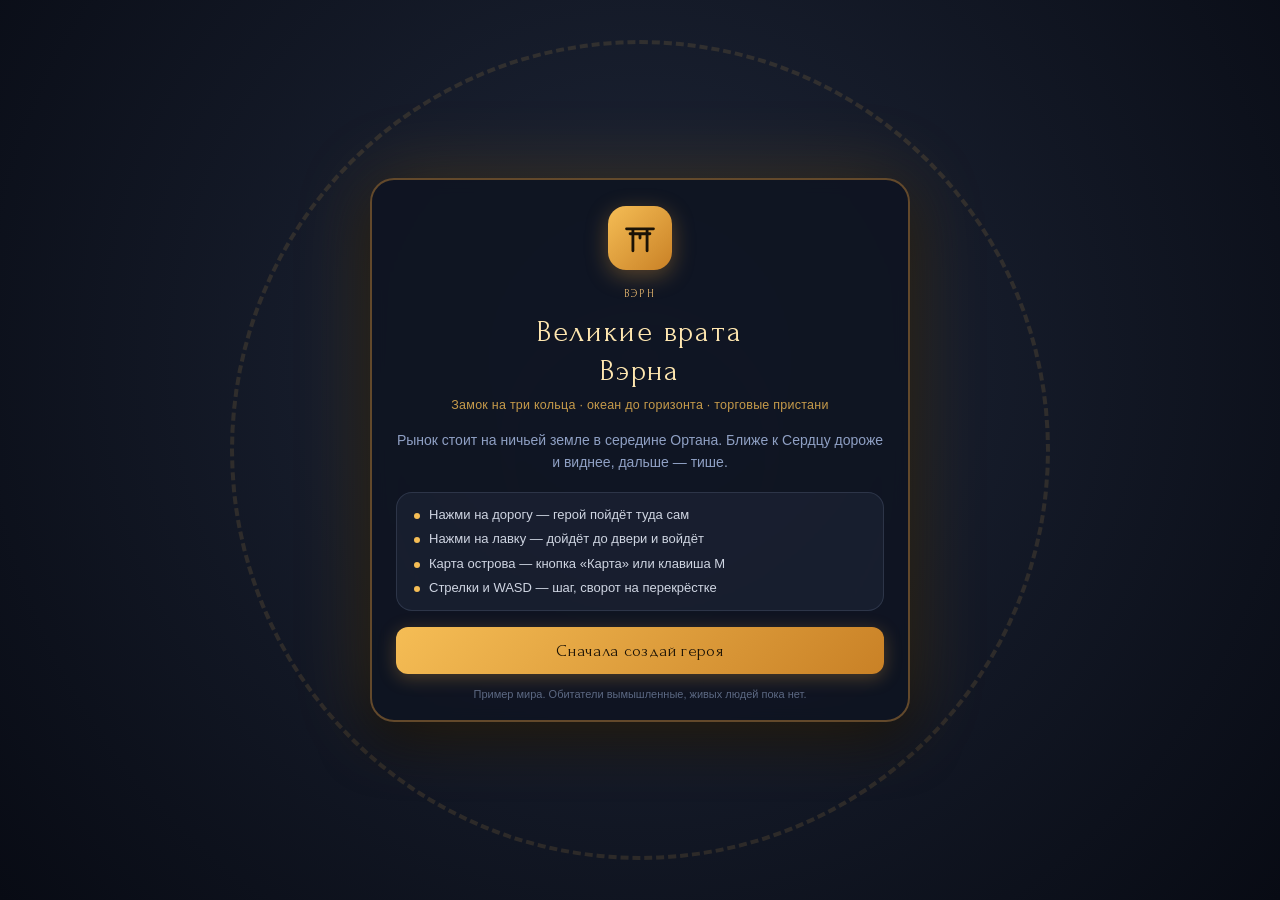
==== commit 5c46e90d: "ворота, окошко, лавка и стол карточками по образцу; тряска и рокот при входе; страницы по середине" ====
--- a/index.html
+++ b/index.html
@@ -9,7 +9,7 @@
   index.html — ЕДИНСТВЕННЫЙ АДРЕС ПРОЕКТА.
 
   Раньше ссылок было три: сборка героя, мир и набор деталей. Теперь
-  одна, и переключение идёт БЕЗ ПЕРЕЗАГРУЗКИ — этим заведует вэрн.632e94f3.js.
+  одна, и переключение идёт БЕЗ ПЕРЕЗАГРУЗКИ — этим заведует вэрн.d84d25eb.js.
 
   Внутри два дома:
     #дом-сборки  — вступление, конструктор, готовый герой
@@ -27,7 +27,7 @@
   и с отключённой сетью.
 -->
 
-<link rel="stylesheet" href="стиль.369fa26d.css">
+<link rel="stylesheet" href="стиль.f32e7d7b.css">
 <link rel="stylesheet" href="герой/сборка.10310e93.css">
 <link rel="stylesheet" href="мир/страницы.e3557af6.css">
 </head>
@@ -305,14 +305,28 @@
 
   <!-- ══ ворота ══════════════════════════════════════════════════ -->
   <section id="э-ворота" hidden>
-    <div class="ворота">
-      <div class="надмир" data-т="надпись_мир"></div>
-      <h1 class="крупно" data-т="заголовок_ворота"></h1>
-      <p class="тускло" data-т="описание_ворота"></p>
-    </div>
-    <div id="герой-полоска" class="герой-полоска" hidden></div>
-    <button class="кн главная" id="к-войти" data-т="кнопка_войти"></button>
-    <p class="пример" data-т="пример_мира"></p>
+    <!-- за карточкой медленно вращаются три золотых кольца: остров-замок -->
+    <div class="кольца-фона" aria-hidden="true"><i></i><i></i><i></i></div>
+    <div class="карточка-ворот">
+      <div class="печать-ворот" aria-hidden="true">
+        <svg viewBox="0 0 24 24"><path d="M2.5 5.5h19 M5 9h14 M7 5.5V21 M17 5.5V21 M12 9v3"/></svg>
+      </div>
+      <div class="ворота">
+        <div class="надмир" data-т="надпись_мир"></div>
+        <h1 class="крупно" data-т="заголовок_ворота"></h1>
+        <div class="подзаголовок-ворот" data-т="подзаголовок_ворота"></div>
+        <p class="тускло" data-т="описание_ворота"></p>
+      </div>
+      <ul class="как-ходить">
+        <li data-т="ворота_как_дорога"></li>
+        <li data-т="ворота_как_лавка"></li>
+        <li data-т="ворота_как_карта"></li>
+        <li data-т="ворота_как_клавиши"></li>
+      </ul>
+      <div id="герой-полоска" class="герой-полоска" hidden></div>
+      <button class="кн главная" id="к-войти" data-т="кнопка_войти"></button>
+      <p class="пример" data-т="пример_мира"></p>
+    </div>
   </section>
 
   <!-- ══ карта мира ══════════════════════════════════════════════ -->
@@ -333,6 +347,13 @@
       <!-- Единственное место, где мир виден сверху. По нажатию
            раскрывается до трети экрана и сворачивается обратно. -->
       <div class="мини" id="мини"><canvas id="миникарта" aria-hidden="true"></canvas></div>
+      <!-- Кнопки раскрытой карты: ближе, дальше, к герою, закрыть. -->
+      <div class="карта-кнопки" id="карта-кнопки" hidden>
+        <button id="карта-ближе" data-т="карта_ближе"></button>
+        <button id="карта-дальше" data-т="карта_дальше"></button>
+        <button id="карта-к-герою" data-т="карта_к_герою"></button>
+        <button id="карта-закрыть" data-т="карта_закрыть"></button>
+      </div>
 
       <svg class="мир" id="мир" viewBox="0 0 1900 1900" aria-hidden="true" hidden>
         <g id="земля"></g>
@@ -351,10 +372,40 @@
 
     <div class="мгла"></div>
 
+    <!-- ══ панели мира: знак, кнопки вида, полоса лавок, подсказка ══ -->
+    <div class="панель знак-вэрна">
+      <span class="печать" data-т="панель_буква"></span>
+      <span class="надписи"><b data-т="надпись_мир"></b><small data-т="панель_подпись"></small></span>
+    </div>
+    <div class="панель действия">
+      <button class="кн-карта" id="кн-карта">
+        <svg class="знак-кнопки знак-карты" viewBox="0 0 24 24" aria-hidden="true"><path d="M3 6.5l6-2.5 6 2.5 6-2.5v13.5l-6 2.5-6-2.5-6 2.5z M9 4v13.5 M15 6.5v13.5"/></svg>
+        <svg class="знак-кнопки знак-улицы" viewBox="0 0 24 24" aria-hidden="true"><path d="M5 21L10 3h4l5 18 M12 7v2 M12 12v2.5 M12 17.5v3"/></svg>
+        <span id="кн-карта-слово"></span>
+        <kbd data-т="кн_карта_клавиша"></kbd>
+      </button>
+      <button class="кн-знак" id="кн-звук">
+        <svg class="знак-кнопки звук-вкл" viewBox="0 0 24 24" aria-hidden="true"><path d="M4 9.5h4l5-4v13l-5-4H4z M16.5 9a4 4 0 0 1 0 6 M19 6.5a7.5 7.5 0 0 1 0 11"/></svg>
+        <svg class="знак-кнопки звук-выкл" viewBox="0 0 24 24" aria-hidden="true"><path d="M4 9.5h4l5-4v13l-5-4H4z M16 9.5l5 5 M21 9.5l-5 5"/></svg>
+      </button>
+      <button class="кн-знак" id="кн-ворота">
+        <svg class="знак-кнопки" viewBox="0 0 24 24" aria-hidden="true"><path d="M2.5 5.5h19 M5 9h14 M7 5.5V21 M17 5.5V21 M12 9v3"/></svg>
+      </button>
+      <button class="кн-знак" id="кн-экран">
+        <svg class="знак-кнопки" viewBox="0 0 24 24" aria-hidden="true"><path d="M4 9V4h5 M20 9V4h-5 M4 15v5h5 M20 15v5h-5"/></svg>
+      </button>
+    </div>
+    <div class="панель места" id="места-лавок"></div>
+    <div class="подсказка" id="подсказка"></div>
+    <div class="ярлык" id="ярлык" hidden></div>
+
     <div class="плашка-героя" id="плашка-героя" hidden></div>
 
-    <div class="кольца-кнопки" id="кольца-кнопки"></div>
-    <button class="к-герою" id="к-герою"></button>
+    <!-- Кольца 1·2·3 и «к герою» двигали камеру svg-карты, которую уже
+         не видно: на улице и на острове они ничего не делали. Спрятаны
+         15 сентября, код на месте. -->
+    <div class="кольца-кнопки" id="кольца-кнопки" hidden></div>
+    <button class="к-герою" id="к-герою" hidden></button>
 
     <!-- переделать героя: только в мире, мелко, в углу -->
     <button class="переделать" id="к-переделать" data-т="кнопка_переделать"></button>
@@ -442,18 +493,21 @@
 <script src="герой/мир.a84f84dd.js"></script>
 <script src="герой/настройки.2378528d.js"></script>
 <script src="герой/брань.9b48c1b9.js"></script>
-<script src="мир/мир.a4e2571e.js"></script>
-<script src="мир/настройки.7f63b17b.js"></script>
+<script src="мир/мир.3b922c08.js"></script>
+<script src="мир/настройки.c6f46fbe.js"></script>
 <script src="мир/дела.6a8f2ef3.js"></script>
 
 <!-- логика: каждая часть в своей области -->
 <script src="герой/герой.d3f5ce62.js"></script>
-<script src="мир/холст.b7b203cd.js"></script>
-<script src="мир/карта.26268a59.js"></script>
+<script src="мир/остров.75c11bad.js"></script>
+<script src="мир/холст.d38fce5f.js"></script>
+<script src="мир/карта.3c678ebd.js"></script>
 <script src="мир/лавки.3695e198.js"></script>
 <script src="мир/ход.81b7e274.js"></script>
+<script src="мир/звук.36620d3b.js"></script>
+<script src="мир/панели.a6283994.js"></script>
 
 <!-- переключатель: он один знает про все части адреса -->
-<script src="вэрн.632e94f3.js"></script>
+<script src="вэрн.d84d25eb.js"></script>
 </body>
 </html>
--- a/стиль.f32e7d7b.css
+++ b/стиль.f32e7d7b.css
@@ -0,0 +1,699 @@
+@font-face {
+  font-family: 'Forum';
+  src: url('облик/forum-cyrillic.woff2') format('woff2');
+  unicode-range: U+0301, U+0400-045F, U+0490-0491, U+04B0-04B1, U+2116;
+  font-display: swap;
+}
+@font-face {
+  font-family: 'Forum';
+  src: url('облик/forum-latin.woff2') format('woff2');
+  unicode-range: U+0000-00FF, U+0131, U+0152-0153, U+02BB-02BC, U+02C6,
+                 U+02DA, U+02DC, U+0304, U+0308, U+0329, U+2000-206F,
+                 U+20AC, U+2122, U+2191, U+2193, U+2212, U+2215, U+FEFF;
+  font-display: swap;
+}
+:root {
+  --снег:       #b3c4dd;
+  --снег-свет:  #c6d4e8;
+  --тень:       #4a5570;
+  --камень:     #3f4a66;
+  --камень-св:  #5d6a8c;
+  --ночь:       #0b0f1c;
+  --тепло:      #e09a3a;
+  --тепло-св:   #ffc978;
+  --дерево:     #6b4a22;
+  --фон:        #0b0f1c;
+  --поле:       #17130f;
+  --текст:      #c6d4e8;
+  --тусклый:    #8fa0c4;
+  --кнопка:     #e09a3a;
+  --текст-кнопки: #1a1206;
+  --тревога:    #c4674a;
+  --металл:     #b99a58;
+  --кольцо:     #e09a3a;
+  --кольцо-фон: #17130f;
+  --кольцо-рамка: #4c587a;
+  --радиус: 0px;
+  --поле-окна: 0px;
+  --заголовки: 'Forum', Georgia, 'Times New Roman', serif;
+  --рамка: 16px;
+  --рамка-мелкая: 8px;
+  --оттенок: #e09a3a;
+}
+* { box-sizing: border-box; margin: 0; padding: 0; }
+body {
+  background: var(--фон);
+  color: var(--текст);
+  font: 400 15px/1.5 -apple-system, BlinkMacSystemFont, "Segoe UI", Roboto, sans-serif;
+  display: flex; justify-content: center;
+  padding: var(--поле-окна);
+  padding-bottom: calc(var(--поле-окна) + env(safe-area-inset-bottom, 0px));
+  min-height: 100vh;
+  -webkit-text-size-adjust: 100%;
+  overscroll-behavior-x: none;
+}
+.окно { width: 100%; max-width: 380px; }
+[hidden] { display: none !important; }
+h2 { font-size: 13px; font-weight: 400; color: var(--тусклый); margin: 18px 0 8px; }
+.крупно, .надмир, .шапка h1, .место .название, .стол-строка b,
+.окошко h2, .герой-полоска b, .круг-стола .середина, .кн, .квартал
+  { font-family: var(--заголовки); }
+.надмир { color: var(--металл); }
+.тускло { color: var(--тусклый); }
+.мелко { font-size: 12.5px; }
+.по-центру { text-align: center; }
+.пример {
+  font-size: 11px; color: var(--тусклый); opacity: .6;
+  text-align: center; margin-top: 22px; line-height: 1.5;
+}
+.ворота { text-align: center; padding: 46px 0 26px; }
+.надмир {
+  font-size: 11px; color: var(--тусклый); opacity: .7;
+  letter-spacing: .22em; margin-bottom: 10px;
+}
+.крупно { font-size: 26px; font-weight: 500; line-height: 1.3; white-space: pre-line; }
+.ворота p { font-size: 14px; margin-top: 14px; line-height: 1.6; }
+.герой-полоска {
+  display: flex; align-items: center; gap: 10px;
+  background: var(--поле);
+  background-clip: padding-box;
+  border-style: solid; border-color: transparent; border-radius: 0;
+  image-rendering: pixelated;
+  border-width: var(--рамка-мелкая);
+  border-image: url('облик/рамка-поле.png') 16 round;
+  padding: 6px 8px; margin-bottom: 12px;
+}
+.герой-полоска img { width: 38px; height: 38px; border-radius: 8px; object-fit: cover; }
+.герой-полоска b { font-size: 14px; font-weight: 500; display: block; }
+.герой-полоска span { font-size: 12px; color: var(--тусклый); }
+.шапка {
+  display: flex; align-items: center; gap: 8px; margin-bottom: 12px;
+}
+.шапка h1 {
+  flex: 1; text-align: center; font-size: 22px; font-weight: 400;
+  letter-spacing: .06em; color: var(--текст);
+  min-width: 0; overflow: hidden; text-overflow: ellipsis; white-space: nowrap;
+}
+.стрелка {
+  flex: none; width: 40px; height: 40px;
+  background: var(--поле); background-clip: padding-box; color: var(--металл);
+  border-style: solid; border-color: transparent; border-radius: 0;
+  border-width: var(--рамка-мелкая); image-rendering: pixelated;
+  border-image: url('облик/рамка-тихая.png') 16 round;
+  font-size: 15px; font-family: inherit; cursor: pointer;
+}
+.стрелка:disabled { opacity: .3; pointer-events: none; }
+.стрелка.пусто { background: none; pointer-events: none; }
+.кварталы { display: flex; gap: 5px; margin-bottom: 14px; flex-wrap: wrap; }
+.квартал {
+  flex: 1; min-width: 62px; display: flex; flex-direction: column;
+  align-items: center; gap: 3px; padding: 8px 4px; border-radius: 9px;
+  background: var(--поле); color: var(--тусклый); font-size: 11.5px;
+  border: 1px solid transparent; cursor: pointer; user-select: none;
+}
+.квартал.выбран {
+  border-color: transparent; color: var(--текст);
+  border-width: var(--рамка-мелкая); image-rendering: pixelated;
+  border-image: url('облик/рамка-поле.png') 16 round;
+  padding: 4px 2px;
+}
+.квартал.закрыт { opacity: .35; cursor: default; }
+#э-карта { position: fixed; inset: 0; }
+.двор {
+  position: absolute; inset: 0;
+  background: var(--ночь);
+  touch-action: none; cursor: grab;
+  overflow: hidden;
+}
+.мир { width: 100%; height: 100%; display: block; }
+.лес { fill: #1e2a1c; }
+.дорога { fill: none; stroke: #7d8496; }
+.дорога.кольцевая { stroke-width: 26; opacity: .5; }
+.дорога.лучевая   { stroke-width: 18; opacity: .42; }
+.дорога.тропка    { stroke-width: 10; opacity: .3; }
+.дом { cursor: pointer; }
+.дом .площадка { fill: #10131c; opacity: .55; }
+.дом .стены { fill: #6b4a22; }
+.дом .стены-тень { fill: #4a3218; }
+.дом .поясок { stroke: #8a5c22; stroke-width: 2; fill: none; }
+.дом .скат-свет { fill: #a8452c; }
+.дом .скат-тень { fill: #71301f; }
+.дом .труба { fill: #4a3218; }
+.дом .оконце { fill: #ffc978; }
+.дом.открыт .площадка { fill: #ffb347; opacity: .16; }
+.дом.закрыт .стены { fill: #45301a; }
+.дом.закрыт .стены-тень { fill: #2f2011; }
+.дом.закрыт .скат-свет { fill: #6d2f20; }
+.дом.закрыт .скат-тень { fill: #4a2016; }
+.дом.закрыт .оконце { fill: #0d1018; }
+.дом.закрыт .поясок { stroke: #5c3f1c; }
+.дом.свободно .площадка { fill: #2f3950; opacity: .7; }
+.дом.свободно .каркас {
+  stroke: #6b7796; stroke-width: 5; fill: none; stroke-linecap: round;
+}
+.вывеска { pointer-events: none; }
+.вывеска .значок { color: var(--тепло-св); stroke: currentColor;
+  stroke-width: 1.6; fill: none; stroke-linecap: round; stroke-linejoin: round; }
+.вывеска .имя { fill: #e8c98f; font-size: 19px; }
+.вывеска .занятие { fill: #9a8a6c; font-size: 14px; }
+.вывеска.закрыт .имя { fill: #9a8a6c; }
+.вывеска.закрыт .значок { color: #7a6a54; }
+.вывеска.свободно .имя { fill: var(--текст); }
+.вывеска.свободно .занятие { fill: var(--тусклый); }
+.столб { cursor: pointer; color: #9db0d0; }
+.столб use { stroke: currentColor; stroke-width: 1.6; fill: none;
+  stroke-linecap: round; stroke-linejoin: round; }
+.столб .ловушка { fill: transparent; }
+.герой-на-карте .тень-героя { fill: #000; opacity: .38; }
+.герой-на-карте .тулово { stroke-linecap: round; stroke-linejoin: round; }
+.герой-на-карте .ободок    { stroke: var(--металл); }
+.герой-на-карте .знак-народа { stroke: var(--металл); opacity: .75; }
+.мир-холст {
+  position: absolute; left: 0; top: 50%; transform: translateY(-50%);
+  width: 100%; height: auto;
+  display: block;
+}
+.вывески {
+  position: absolute; inset: 0; pointer-events: none; overflow: hidden; z-index: 1;
+}
+.вывеска {
+  position: absolute; left: 0; top: 0;
+  transform-origin: 50% 100%;
+  padding: .15em .5em .1em;
+  font-family: var(--заголовки); font-size: 15px; line-height: 1.1;
+  white-space: nowrap;
+  color: #6f6352; background: #1f1812e6;
+  border: 1px solid #3a2e22; border-radius: 2px;
+  box-shadow: 0 1px 0 #0008;
+  will-change: transform, opacity;
+}
+.вывеска.открыта  { color: var(--тепло-св); border-color: #7a5a30; text-shadow: 0 0 6px #e09a3a88; }
+.вывеска.свободно { color: #d9cfb8; background: #2a2a22e6; border-style: dashed; border-color: #8c826c; }
+.мини {
+  position: absolute; left: 14px; bottom: 14px;
+  width: 176px; aspect-ratio: 16 / 9;
+  border: 2px solid #8c6f45; border-radius: 6px; background: #e2cc9e;
+  box-shadow: 0 2px 10px #0008; cursor: pointer;
+  overflow: hidden; z-index: 2;
+}
+.мини canvas { width: 100%; height: 100%; display: block; }
+.мини.раскрыта {
+  position: fixed; left: 50%; top: 50%; bottom: auto;
+  width: min(94vw, 94vh * 16 / 9);
+  transform: translate(-50%, -50%);
+  border-width: 3px; border-radius: 10px;
+  box-shadow: 0 0 0 100vmax #05080ecc, 0 6px 30px #000c;
+  z-index: 10; cursor: crosshair;
+  touch-action: none; user-select: none; -webkit-user-select: none; -webkit-touch-callout: none;
+}
+.карта-кнопки {
+  position: fixed; right: 18px; top: 50%; transform: translateY(-50%);
+  display: flex; flex-direction: column; gap: 10px; z-index: 11;
+}
+.карта-кнопки button {
+  width: 48px; height: 48px; border-radius: 50%;
+  background: #1f1812f0; border: 2px solid #8c6f45;
+  color: #f0d49a; font-size: 22px; line-height: 1; cursor: pointer; padding: 0;
+}
+.карта-кнопки button:hover { color: #fff2c8; border-color: #e0a93a; }
+@media (orientation: portrait) {
+  .мини.раскрыта { width: 94vw; height: 84vh; aspect-ratio: auto; }
+  .карта-кнопки { top: auto; bottom: 10vh; transform: none; }
+}
+.закрай  { fill: #15171a; }
+.кладка  { fill: #4a4f57; }
+.зубцы   { fill: #3e434a; }
+.кладка-свет { fill: none; stroke: #6d747e; stroke-width: 9; opacity: .85; }
+.ворота  { pointer-events: none; }
+.ворота .проём   { fill: #23262b; }
+.ворота .створка { fill: #5a4732; stroke: #2c2419; stroke-width: 3; }
+.метка-цели { fill: none; stroke: var(--металл); opacity: .8; }
+.поломка { margin-top: 26px; text-align: center; }
+.поломка h2 { margin: 0 0 8px; }
+.поломка p { margin: 0 auto 14px; max-width: 34em; }
+.поломка .кн { margin-top: 10px; }
+.метка-цели circle { opacity: .55; }
+.мгла {
+  position: absolute; inset: 0; pointer-events: none;
+  box-shadow: inset 0 0 80px 26px #000; opacity: .34;
+}
+.плашка-героя {
+  position: absolute; top: 12px; left: 12px; display: flex; gap: 7px;
+  align-items: center;
+  background: #0b0f1ce6; border: 1px solid #4c587a; padding: 5px 9px 5px 5px;
+}
+.плашка-героя img, .плашка-героя .знак {
+  width: 30px; height: 30px; background: #2a2418; border: 1px solid var(--тепло);
+  object-fit: cover; display: block;
+}
+.плашка-героя b { font-size: 11px; color: #e8c98f; font-weight: 400; display: block; }
+.плашка-героя span { font-size: 9px; color: var(--тусклый); }
+.кольца-кнопки {
+  position: absolute; top: 12px; right: 12px;
+  display: flex; flex-direction: column; gap: 6px;
+}
+.кольца-кнопки button {
+  width: 44px; height: 44px; background: #0b0f1ce6; border: 1px solid #4c587a;
+  color: #e8c98f; font-size: 18px; line-height: 1; cursor: pointer; padding: 0;
+}
+.к-герою {
+  position: absolute; right: 12px; bottom: 76px;
+  width: 52px; height: 52px; border-radius: 50%;
+  background: #0b0f1ce6; border: 1px solid var(--тепло);
+  color: var(--тепло-св); cursor: pointer; padding: 0;
+}
+.к-герою::before { content: '◎'; font-size: 22px; line-height: 1; }
+.переделать {
+  position: absolute; left: 12px; bottom: calc(14px + 176px * 9 / 16 + 8px);
+  background: #0b0f1cd9; border: none; padding: 7px 10px;
+  font-family: inherit; font-size: 11px; color: var(--тусклый);
+  cursor: pointer; letter-spacing: .02em;
+}
+.переделать:hover { color: var(--тепло-св); }
+.плашка-героя { cursor: pointer; }
+.полоса {
+  position: absolute; left: 0; right: 0; bottom: 0;
+  background: #0b0f1cf2; border-top: 1px solid var(--дерево);
+  padding: 12px 16px calc(12px + env(safe-area-inset-bottom, 0px));
+  font-size: 13px; color: #e8c98f; line-height: 1.5;
+}
+#э-карта .пример {
+  position: absolute; left: 0; right: 0; bottom: 0; margin: 0;
+  pointer-events: none;
+  background: linear-gradient(transparent, #0b0f1ce6 40%);
+  padding: 14px 12px calc(6px + env(safe-area-inset-bottom, 0px));
+}
+.точки {
+  display: flex; justify-content: center; align-items: center;
+  gap: 7px; margin-top: 16px;
+}
+.точки i {
+  width: 7px; height: 7px; border-radius: 50%;
+  background: var(--тусклый); opacity: .35;
+}
+.точки i.открыта { opacity: .8; }
+.точки i.текущая {
+  background: none; border: 2px solid var(--кольцо); opacity: 1;
+  width: 9px; height: 9px;
+}
+.точки i.закрыта { width: 5px; height: 5px; opacity: .2; }
+.хозяин {
+  display: flex; align-items: center; gap: 6px;
+  font-size: 13px; color: var(--кольцо);
+}
+.описание { font-size: 13.5px; color: var(--тусклый); margin-top: 8px; line-height: 1.5; }
+.стол-строка {
+  background: var(--поле);
+  background-clip: padding-box;
+  border-style: solid; border-color: transparent; border-radius: 0;
+  image-rendering: pixelated;
+  border-width: var(--рамка-мелкая);
+  border-image: url('облик/рамка-тихая.png') 16 round;
+  padding: 6px 8px; margin-bottom: 8px;
+  display: flex; align-items: center; gap: 10px;
+}
+.стол-строка .о-столе { flex: 1; min-width: 0; }
+.стол-строка b { font-size: 14px; font-weight: 500; display: block; }
+.стол-строка .кто { font-size: 12px; color: var(--тусклый); margin-top: 3px;
+  display: flex; align-items: center; gap: 5px; flex-wrap: wrap; }
+.стол-строка .ставка { font-size: 12px; color: var(--кольцо); margin-top: 2px; }
+.круг-стола {
+  position: relative; width: 100%; aspect-ratio: 1 / 1;
+  max-width: 300px; margin: 4px auto 0;
+}
+.круг-стола .середина {
+  position: absolute; inset: 22%; border-radius: 50%;
+  background: var(--поле); border: 1px solid var(--кольцо-рамка);
+  display: flex; align-items: center; justify-content: center;
+  text-align: center; font-size: 12px; color: var(--тусклый); padding: 8px;
+}
+.место-за-столом {
+  position: absolute;
+  left: calc(var(--х) * 100%); top: calc(var(--у) * 100%);
+  width: calc(var(--размер) * 100%);
+  transform: translate(-50%, -50%);
+  display: flex; flex-direction: column; align-items: center; gap: 3px;
+  text-align: center;
+}
+.место-за-столом .лицо {
+  width: 100%; aspect-ratio: 1 / 1; border-radius: 50%;
+  background: var(--поле); border: 1px solid var(--кольцо-рамка);
+  display: flex; align-items: center; justify-content: center;
+  overflow: hidden;
+}
+.место-за-столом .лицо img { width: 100%; height: 100%; object-fit: cover; }
+.место-за-столом.ходит .лицо { border-color: var(--кольцо); border-width: 2px; }
+.место-за-столом .подпись {
+  font-size: 10.5px; color: var(--тусклый); line-height: 1.2;
+  max-width: 100%; overflow: hidden; text-overflow: ellipsis; white-space: nowrap;
+}
+.место-за-столом.пустое .лицо { border-style: dashed; cursor: pointer; }
+.место-за-столом.пустое .подпись { color: var(--кольцо); }
+.чей-ход {
+  text-align: center; font-size: 13px; color: var(--кольцо);
+  margin-top: 10px; min-height: 20px;
+}
+.доска {
+  display: grid; grid-template-columns: repeat(8, 1fr);
+  width: 100%; max-width: 340px; margin: 10px auto 0;
+  background-clip: padding-box;
+  border-style: solid; border-color: transparent; border-radius: 0;
+  image-rendering: pixelated;
+  border-width: var(--рамка);
+  border-image: url('облик/рамка-панель.png') 16 round;
+}
+.клетка {
+  aspect-ratio: 1 / 1; display: flex; align-items: center;
+  justify-content: center; font-size: 25px; line-height: 1;
+  cursor: pointer; user-select: none; position: relative;
+}
+.клетка.светлая { background: #3a4550; }
+.клетка.тёмная  { background: #232c35; }
+.клетка.выбрана { background: var(--кольцо); }
+.клетка.можно::after {
+  content: ''; position: absolute; width: 26%; height: 26%;
+  border-radius: 50%; background: var(--кольцо); opacity: .55;
+}
+.клетка.можно.занята::after {
+  width: 82%; height: 82%; background: none;
+  border: 2px solid var(--кольцо); opacity: .7;
+}
+.клетка .фигура { position: relative; z-index: 1; }
+.клетка.белая-фигура .фигура { color: #f2f5f7; }
+.клетка.чёрная-фигура .фигура { color: #10161c; }
+.итог-партии {
+  text-align: center; font-size: 14px; color: var(--кольцо);
+  margin-top: 10px; min-height: 20px;
+}
+.разговор {
+  background: var(--поле);
+  background-clip: padding-box;
+  border-style: solid; border-color: transparent; border-radius: 0;
+  image-rendering: pixelated;
+  border-width: var(--рамка-мелкая);
+  border-image: url('облик/рамка-тихая.png') 16 round;
+  padding: 6px 8px; max-height: 190px; overflow-y: auto;
+}
+.реплика { font-size: 13px; margin-bottom: 7px; line-height: 1.45; }
+.реплика:last-child { margin-bottom: 0; }
+.реплика b { font-weight: 500; color: var(--кольцо); }
+.реплика.моя b { color: var(--текст); }
+.строка-чата { display: flex; gap: 7px; margin-top: 8px; }
+.строка-чата input {
+  flex: 1; min-width: 0; background: var(--поле);
+  padding: 6px 8px; color: var(--текст);
+  font-size: 15px; font-family: inherit; outline: none;
+  background-clip: padding-box;
+  border-style: solid; border-color: transparent; border-radius: 0;
+  image-rendering: pixelated;
+  border-width: var(--рамка-мелкая);
+  border-image: url('облик/рамка-поле.png') 16 round;
+}
+.кн {
+  display: block; width: 100%; text-align: center; padding: 8px 0;
+  font-size: 14px; font-family: var(--заголовки); letter-spacing: .02em;
+  cursor: pointer; user-select: none; color: var(--текст);
+  background-clip: padding-box;
+  border-style: solid; border-color: transparent; border-radius: 0;
+  image-rendering: pixelated;
+  border-width: var(--рамка-мелкая);
+  border-image: url('облик/рамка-кнопка.png') 16 round;
+}
+.кн.главная { background: var(--поле); color: var(--металл); font-weight: 500; }
+.кн.тихая { background: var(--поле); color: var(--тусклый); }
+.кн.мелкая { width: auto; padding: 9px 14px; font-size: 13px; flex: none; }
+.кн:disabled { opacity: .35; pointer-events: none; }
+.кнопки { display: flex; gap: 8px; margin-top: 14px; }
+.кнопки .кн { flex: 1; }
+.завеса {
+  position: fixed; inset: 0; background: rgba(0, 0, 0, .6);
+  display: flex; align-items: center; justify-content: center;
+  padding: 20px; z-index: 10;
+}
+.окошко {
+  background: var(--поле);
+  background-clip: padding-box;
+  border-style: solid; border-color: transparent; border-radius: 0;
+  image-rendering: pixelated;
+  border-width: var(--рамка);
+  border-image: url('облик/рамка-важная.png') 16 round;
+  padding: 10px; width: 100%; max-width: 320px;
+}
+.окошко h2 { margin: 0 0 8px; color: var(--текст); font-size: 16px; font-weight: 500; }
+.окошко p { font-size: 13.5px; color: var(--тусклый); line-height: 1.5; }
+@media (max-width: 360px) {
+  body { padding: 11px; }
+  .места { gap: 7px; }
+  .место { padding: 10px; min-height: 90px; }
+  .клетка { font-size: 22px; }
+}
+:root {
+  --стекло:      rgba(11, 15, 28, .82);
+  --кромка:      rgba(224, 154, 58, .34);
+  --золото:      #f0d49a;
+  --золото-ярко: #ffe7b0;
+  --золото-кн:   linear-gradient(135deg, #f5bd55, #c98126);
+  --тусклое:     #a3a9b8;
+}
+.панель {
+  position: absolute; z-index: 3;
+  background: var(--стекло);
+  -webkit-backdrop-filter: blur(8px); backdrop-filter: blur(8px);
+  border: 1px solid var(--кромка); border-radius: 14px;
+  box-shadow: 0 6px 24px rgba(0, 0, 0, .45);
+  color: var(--золото);
+}
+.знак-вэрна {
+  top: 12px; left: 12px; display: flex; align-items: center; gap: 10px;
+  padding: 8px 14px 8px 8px; pointer-events: none;
+}
+.знак-вэрна .печать {
+  width: 36px; height: 36px; border-radius: 10px; display: grid; place-items: center;
+  background: var(--золото-кн); color: #1a1206; font-size: 20px; font-weight: 700;
+  box-shadow: 0 2px 10px rgba(224, 154, 58, .35);
+}
+.знак-вэрна b { display: block; font-size: 16px; letter-spacing: .14em; color: var(--золото-ярко); font-weight: 400; }
+.знак-вэрна small { display: block; font-size: 11px; color: var(--тусклое); letter-spacing: .03em; }
+.плашка-героя {
+  top: 70px; left: 12px; z-index: 3;
+  background: var(--стекло); -webkit-backdrop-filter: blur(8px); backdrop-filter: blur(8px);
+  border: 1px solid var(--кромка); border-radius: 12px; padding: 5px 12px 5px 5px;
+  box-shadow: 0 6px 24px rgba(0, 0, 0, .45);
+}
+.плашка-героя img, .плашка-героя .знак { border-radius: 8px; }
+.плашка-героя b { font-size: 13px; }
+.плашка-героя span { font-size: 10.5px; }
+.действия {
+  top: 12px; right: 12px; z-index: 11; display: flex; align-items: center; gap: 6px; padding: 6px;
+}
+.действия button {
+  height: 40px; border-radius: 10px; cursor: pointer; font-family: inherit;
+  display: inline-flex; align-items: center; gap: 7px;
+  transition: background .15s, color .15s, transform .08s;
+}
+.действия button:active { transform: scale(.95); }
+.знак-кнопки { width: 18px; height: 18px; fill: none; stroke: currentColor; stroke-width: 1.8; stroke-linecap: round; stroke-linejoin: round; }
+.кн-знак { width: 40px; justify-content: center; padding: 0; background: #1c2233; border: 1px solid #343c52; color: var(--золото); }
+.кн-знак:hover { border-color: var(--кромка); color: var(--золото-ярко); }
+.кн-знак.тихо { color: #6c7384; }
+.кн-знак .звук-выкл, .кн-знак.тихо .звук-вкл { display: none; }
+.кн-знак.тихо .звук-выкл { display: inline; }
+.кн-карта {
+  padding: 0 14px; border: none; font-size: 14px; letter-spacing: .03em;
+  background: var(--золото-кн); color: #1a1206; box-shadow: 0 3px 14px rgba(224, 154, 58, .3);
+}
+.кн-карта:hover { filter: brightness(1.08); }
+.кн-карта.улица { background: #3a4a8c; color: #f2f4ff; box-shadow: 0 3px 14px rgba(58, 74, 140, .4); }
+.кн-карта .знак-улицы, .кн-карта.улица .знак-карты { display: none; }
+.кн-карта.улица .знак-улицы { display: inline; }
+.кн-карта kbd {
+  font-family: inherit; font-size: 11px; padding: 1px 6px; border-radius: 5px;
+  background: rgba(0, 0, 0, .18); border: 1px solid rgba(0, 0, 0, .2);
+}
+.места {
+  left: calc(14px + 176px + 12px); right: 12px; bottom: 30px;
+  display: flex; align-items: center; gap: 6px; padding: 6px;
+  overflow-x: auto; scrollbar-width: none; width: max-content; max-width: calc(100% - 214px);
+}
+.места::-webkit-scrollbar { display: none; }
+.места-заголовок { padding: 0 6px 0 4px; font-size: 12px; color: var(--тепло-св); letter-spacing: .06em; flex: none; }
+.место-лавки {
+  flex: none; display: inline-flex; align-items: center; gap: 6px;
+  height: 34px; padding: 0 11px 0 8px; border-radius: 10px; cursor: pointer;
+  background: #1c2233; border: 1px solid #343c52; color: #dfe3ee;
+  font-family: inherit; font-size: 13px; transition: background .15s, border-color .15s, transform .08s;
+}
+.место-лавки svg { width: 18px; height: 18px; fill: none; stroke: var(--тепло-св); stroke-width: 1.6; stroke-linecap: round; stroke-linejoin: round; }
+.место-лавки:hover { border-color: var(--кромка); color: #fff; }
+.место-лавки:active { transform: scale(.96); }
+.место-лавки.выбрано { background: var(--золото-кн); border-color: #f5bd55; color: #1a1206; }
+.место-лавки.выбрано svg { stroke: #1a1206; }
+.подсказка {
+  position: absolute; z-index: 3; left: 50%; top: 18px; transform: translateX(-50%);
+  padding: 9px 16px; border-radius: 999px; pointer-events: none; white-space: nowrap;
+  background: var(--стекло); border: 1px solid var(--кромка); color: var(--золото-ярко);
+  font-size: 13px; box-shadow: 0 6px 24px rgba(0, 0, 0, .45);
+  animation: подсказка-дышит 2.4s ease-in-out infinite;
+  transition: opacity .6s, transform .6s;
+}
+.подсказка.ушла { opacity: 0; transform: translate(-50%, -12px); animation: none; }
+@keyframes подсказка-дышит { 50% { box-shadow: 0 6px 24px rgba(0, 0, 0, .45), 0 0 0 5px rgba(224, 154, 58, .12); } }
+.переделать {
+  z-index: 3; border-radius: 9px; border: 1px solid var(--кромка);
+  background: var(--стекло); color: var(--тусклое); padding: 6px 11px;
+}
+.карта-кнопки button { background: var(--стекло); border: 1px solid var(--кромка); color: var(--золото); }
+@media (max-width: 700px) {
+  .знак-вэрна { display: none; }
+  .плашка-героя { top: 12px; }
+  .действия { gap: 4px; padding: 4px; }
+  .действия button { height: 38px; }
+  .кн-знак { width: 38px; }
+  .места { left: 12px; right: 12px; top: 64px; bottom: auto; max-width: calc(100% - 24px); }
+  .подсказка { top: auto; bottom: calc(14px + 176px * 9 / 16 + 46px); white-space: normal; text-align: center; width: max-content; max-width: 86vw; }
+}
+@media (hover: none) { .кн-карта kbd { display: none; } }
+.отклик { position: fixed; z-index: 30; pointer-events: none; width: 0; height: 0; }
+.кольцо-отклика {
+  position: absolute; left: 0; top: 0; width: 16px; height: 16px; margin: -8px 0 0 -8px;
+  border-radius: 50%; border: 4px solid #f5bd55;
+  background: radial-gradient(circle, rgba(255, 214, 120, .45), rgba(255, 214, 120, 0) 70%);
+  box-shadow: 0 0 14px rgba(255, 201, 90, .7), 0 0 0 3px rgba(120, 190, 255, .35);
+  animation: отклик-кольцо .55s ease-out forwards;
+}
+.отклик.пыль .кольцо-отклика { transform: scaleY(.55); }
+.отклик i {
+  position: absolute; left: -5px; top: -5px; width: 10px; height: 10px; border-radius: 50%;
+  background: rgba(236, 228, 210, .9); box-shadow: 0 0 4px rgba(0, 0, 0, .25);
+  animation: отклик-частица .6s ease-out forwards;
+}
+.отклик.искры i { background: #fff1a8; border-radius: 2px; box-shadow: 0 0 10px 2px #ffc94a; width: 8px; height: 8px; left: -4px; top: -4px; }
+@keyframes отклик-кольцо {
+  from { opacity: 1; width: 16px; height: 16px; margin: -8px 0 0 -8px; }
+  to   { opacity: 0; width: 130px; height: 130px; margin: -65px 0 0 -65px; border-width: 1px; }
+}
+@keyframes отклик-частица {
+  from { opacity: 1; transform: translate(0, 0) scale(1); }
+  to   { opacity: 0; transform: translate(var(--dx), var(--dy)) scale(.3); }
+}
+.вывеска.вспышка { animation: вывеска-вспышка .7s ease-out; }
+@keyframes вывеска-вспышка {
+  0%   { filter: brightness(1); box-shadow: 0 0 0 0 rgba(245, 189, 85, 0); }
+  25%  { filter: brightness(1.6); box-shadow: 0 0 22px 6px rgba(245, 189, 85, .75); }
+  100% { filter: brightness(1); box-shadow: 0 0 0 0 rgba(245, 189, 85, 0); }
+}
+.ярлык {
+  position: fixed; z-index: 12; pointer-events: none; transform: translate(-50%, calc(-100% - 18px));
+  padding: 5px 11px; border-radius: 8px; white-space: nowrap; font-size: 13px;
+  background: var(--стекло); border: 1px solid #4c587a; color: #dfe3ee;
+  box-shadow: 0 4px 16px rgba(0, 0, 0, .5);
+}
+.ярлык.открыт { border-color: var(--кромка); color: var(--золото-ярко); }
+#дом-мира.трясёт { animation: тряска .6s cubic-bezier(.36, .07, .19, .97) both; }
+@keyframes тряска {
+  15% { transform: translate(-8px, 6px) rotate(-1deg); }
+  30% { transform: translate(8px, -6px) rotate(1deg); }
+  45% { transform: translate(-6px, -4px) rotate(-.6deg); }
+  60% { transform: translate(6px, 4px) rotate(.6deg); }
+  75% { transform: translate(-3px, 2px); }
+  90% { transform: translate(3px, -2px); }
+}
+@media (prefers-reduced-motion: reduce) {
+  #дом-мира.трясёт, .подсказка { animation: none; }
+}
+#э-ворота {
+  position: fixed; inset: 0; z-index: 5; overflow-y: auto;
+  display: flex; align-items: center; justify-content: center; padding: 16px;
+  background: radial-gradient(circle at 50% 40%, #1e2638 0%, #080b14 100%);
+}
+.кольца-фона { position: absolute; inset: 0; display: grid; place-items: center; pointer-events: none; overflow: hidden; opacity: .12; }
+.кольца-фона i { position: absolute; border-radius: 50%; border: 4px solid #f5bd55; }
+.кольца-фона i:nth-child(1) { width: 820px; height: 820px; animation: кольца-вращение 60s linear infinite; border-style: dashed; }
+.кольца-фона i:nth-child(2) { width: 520px; height: 520px; border-width: 2px; animation: кольца-вращение 90s linear infinite reverse; border-style: dashed; }
+.кольца-фона i:nth-child(3) { width: 270px; height: 270px; }
+@keyframes кольца-вращение { to { transform: rotate(360deg); } }
+.карточка-ворот {
+  position: relative; width: 100%; max-width: 540px; text-align: center;
+  padding: 26px 24px 18px; border-radius: 24px;
+  background: rgba(15, 20, 34, .9); border: 2px solid rgba(224, 154, 58, .4);
+  box-shadow: 0 0 80px rgba(245, 158, 11, .18), 0 20px 50px rgba(0, 0, 0, .6);
+  -webkit-backdrop-filter: blur(8px); backdrop-filter: blur(8px);
+  transition: opacity .7s, transform .7s;
+}
+#э-ворота.распахнуты .карточка-ворот { opacity: 0; transform: scale(1.06); }
+#э-ворота.распахнуты { transition: background .7s; }
+.печать-ворот {
+  width: 64px; height: 64px; margin: 0 auto 4px; border-radius: 18px; display: grid; place-items: center;
+  background: var(--золото-кн); box-shadow: 0 6px 22px rgba(224, 154, 58, .35);
+}
+.печать-ворот svg { width: 34px; height: 34px; fill: none; stroke: #1a1206; stroke-width: 2; stroke-linecap: round; }
+#э-ворота .ворота { padding: 12px 0 8px; }
+#э-ворота .надмир { color: var(--тепло-св); opacity: .9; }
+#э-ворота .крупно { font-size: 30px; color: var(--золото-ярко); letter-spacing: .06em; font-weight: 400; }
+.подзаголовок-ворот { font-size: 12.5px; color: rgba(245, 189, 85, .8); margin-top: 6px; letter-spacing: .02em; }
+.как-ходить {
+  list-style: none; text-align: left; margin: 10px 0 16px; padding: 12px 14px; border-radius: 16px;
+  background: rgba(30, 38, 56, .6); border: 1px solid rgba(60, 70, 92, .6);
+  font-size: 13px; color: #cfd5e2; line-height: 1.5;
+}
+.как-ходить li { position: relative; padding-left: 18px; }
+.как-ходить li + li { margin-top: 5px; }
+.как-ходить li::before { content: ''; position: absolute; left: 3px; top: .6em; width: 6px; height: 6px; border-radius: 50%; background: #f5bd55; }
+#э-ворота .пример { margin-top: 12px; }
+#дом-мира .кн {
+  border: none; border-image: none; border-radius: 12px; image-rendering: auto;
+  padding: 11px 14px; transition: filter .15s, transform .08s;
+}
+#дом-мира .кн:active { transform: scale(.97); }
+#дом-мира .кн.главная {
+  background: var(--золото-кн); color: #1a1206; font-weight: 400; letter-spacing: .04em;
+  box-shadow: 0 4px 18px rgba(224, 154, 58, .3);
+}
+#дом-мира .кн.главная:hover { filter: brightness(1.08); }
+#дом-мира .кн.тихая { background: #1c2233; color: #dfe3ee; border: 1px solid #343c52; }
+#э-ворота #к-войти { font-size: 17px; padding: 14px; }
+#дом-мира .завеса { background: rgba(5, 8, 14, .7); -webkit-backdrop-filter: blur(3px); backdrop-filter: blur(3px); z-index: 20; }
+#дом-мира .окошко {
+  border: 2px solid rgba(224, 154, 58, .4); border-image: none; border-radius: 18px; image-rendering: auto;
+  background: rgba(15, 20, 34, .96); padding: 18px 18px 16px; max-width: 380px;
+  box-shadow: 0 20px 50px rgba(0, 0, 0, .7), 0 0 30px rgba(245, 158, 11, .15);
+  animation: окошко-всплывает .25s ease-out;
+}
+#дом-мира .окошко h2 { font-size: 21px; color: var(--золото-ярко); font-weight: 400; letter-spacing: .03em; }
+#дом-мира .окошко p { font-size: 14px; color: #cfd5e2; }
+@keyframes окошко-всплывает { from { opacity: 0; transform: translateY(12px) scale(.97); } }
+#э-лавка, #э-стол, #э-дело {
+  margin: 4vh 0; padding: 16px; border-radius: 20px;
+  background: rgba(15, 20, 34, .92); border: 2px solid rgba(224, 154, 58, .35);
+  box-shadow: 0 20px 50px rgba(0, 0, 0, .7), 0 0 30px rgba(245, 158, 11, .12);
+  animation: окошко-всплывает .25s ease-out;
+}
+#дом-мира .шапка {
+  margin: -16px -16px 14px; padding: 12px 12px; border-radius: 18px 18px 0 0;
+  background: linear-gradient(135deg, rgba(224, 154, 58, .22), rgba(15, 20, 34, 0));
+  border-bottom: 1px solid rgba(224, 154, 58, .2);
+}
+#дом-мира .шапка h1 { color: var(--золото-ярко); }
+#дом-мира .стрелка {
+  border: 1px solid #343c52; border-image: none; border-radius: 10px; image-rendering: auto;
+  background: #1c2233; color: var(--золото);
+}
+#дом-мира .стрелка.пусто { border: none; background: none; }
+#э-лавка .хозяин { font-style: italic; color: var(--тепло-св); }
+#э-лавка .описание {
+  padding: 10px 12px; border-radius: 12px; background: rgba(30, 38, 56, .55);
+  border: 1px solid rgba(60, 70, 92, .6); color: #cfd5e2; font-style: italic;
+}
+#дом-мира .стол-строка {
+  border: 1px solid rgba(60, 70, 92, .7); border-image: none; border-radius: 12px; image-rendering: auto;
+  background: rgba(28, 34, 51, .8); padding: 10px 12px; transition: border-color .15s;
+}
+#дом-мира .стол-строка:hover { border-color: rgba(224, 154, 58, .45); }
+#дом-мира .стол-строка b { color: #f2f4ff; }
+#дом-мира .стол-строка .кн { width: auto; padding: 8px 14px; font-size: 13px; }
+#дом-мира .герой-полоска {
+  border: 1px solid rgba(60, 70, 92, .7); border-image: none; border-radius: 14px; image-rendering: auto;
+  background: rgba(28, 34, 51, .8); padding: 8px 12px; text-align: left;
+}
+#дом-мира .герой-полоска b { color: var(--золото-ярко); }
+.набор-силуэтов { position: absolute; width: 0; height: 0; overflow: hidden; }
